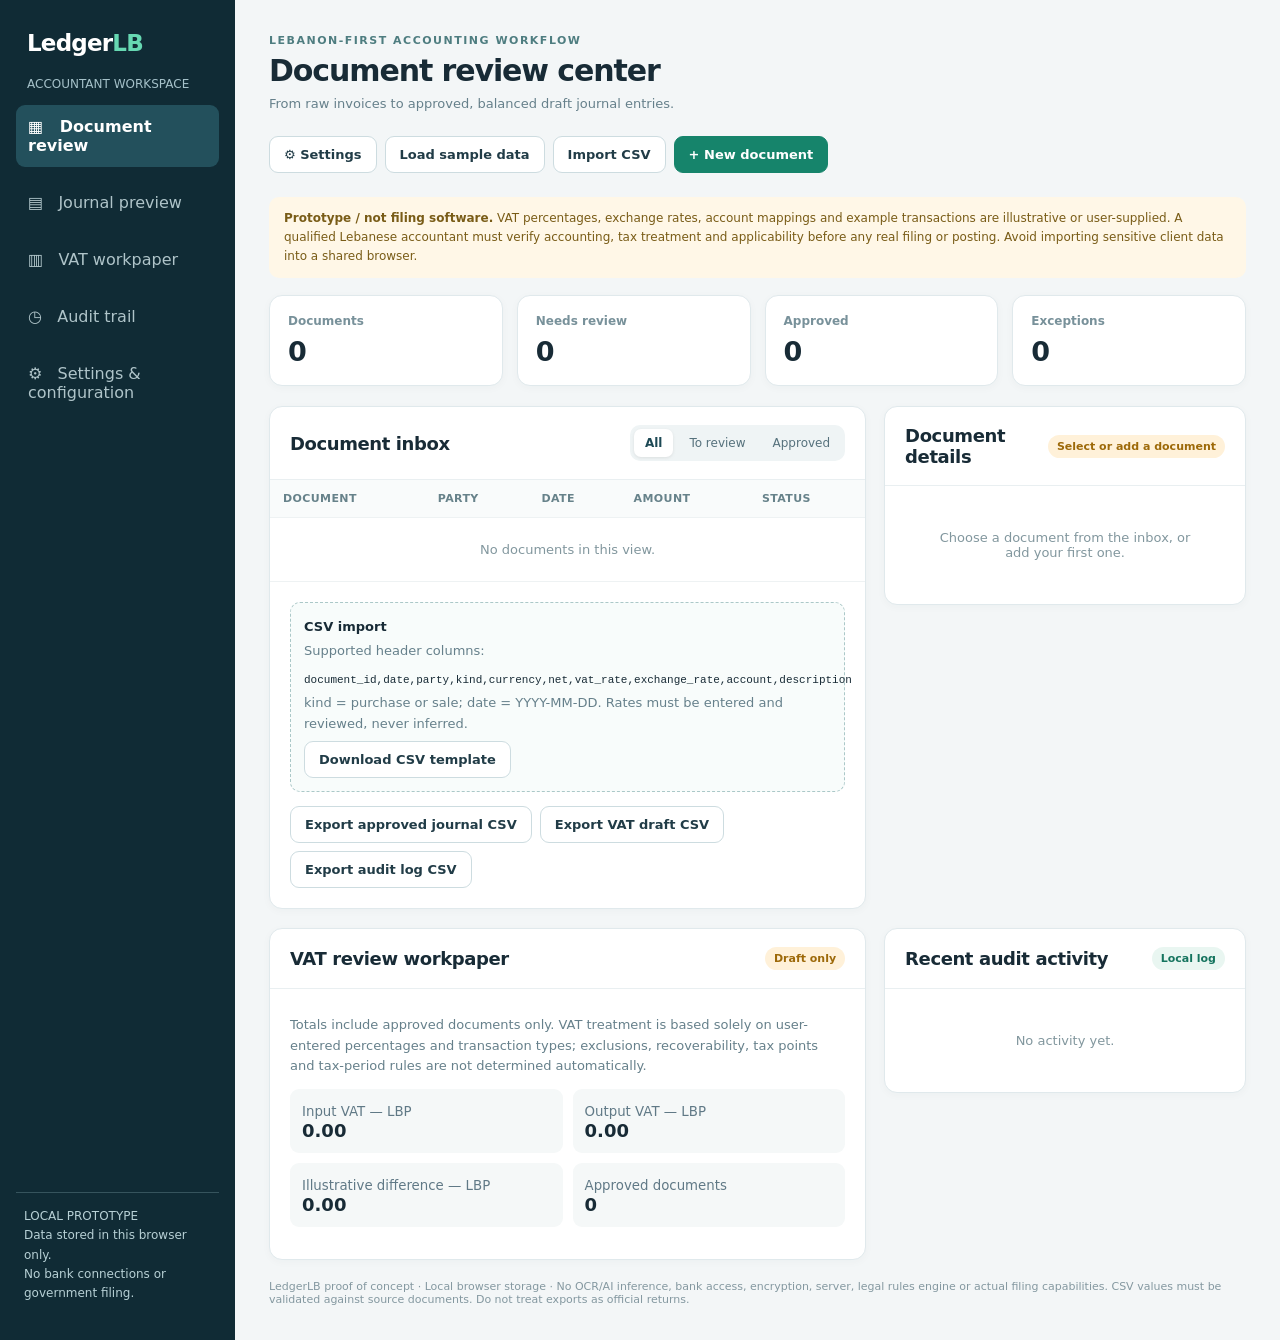
==== ledgerlb.html @ 70459ec9 "Harden source verification and accounting draft validation for StockPro sync" ====
<!DOCTYPE html>
<html lang="en"><head><meta charset="utf-8"><meta name="viewport" content="width=device-width,initial-scale=1"><title>LedgerLB — Accountant Workspace & Settings</title>
<style>
:root{font-family:Inter,ui-sans-serif,system-ui,-apple-system,Segoe UI,sans-serif;color:#182b36;background:#f3f6f7}*{box-sizing:border-box}body{margin:0}button,input,select,textarea{font:inherit}button{cursor:pointer}button:disabled{opacity:.4;cursor:not-allowed}.shell{display:flex;min-height:100vh}.side{background:#102b35;color:white;width:235px;padding:23px 16px;display:flex;flex-direction:column;gap:14px;flex-shrink:0}.brand{font-size:23px;font-weight:800;letter-spacing:-.8px;padding:7px 11px}.brand span{color:#66d8b2}.small{font-size:12px;color:#78919a}.side .small{color:#a5c1c9}.nav{padding:12px;border-radius:9px;color:#afc4c9}.nav.active{background:#23505c;color:white;font-weight:650}.side-bottom{margin-top:auto;border-top:1px solid #36545d;padding:14px 8px;color:#b7d0d5;font-size:12px;line-height:1.6}.main{flex:1;min-width:0;padding:34px;max-width:1450px;margin:auto;width:100%}.top{display:flex;align-items:center;justify-content:space-between;gap:15px;flex-wrap:wrap;margin-bottom:24px}.eyebrow{text-transform:uppercase;letter-spacing:1.5px;font-size:11px;font-weight:800;color:#4e7d80}h1{font-size:30px;letter-spacing:-1.1px;margin:6px 0 5px}h2{font-size:18px;letter-spacing:-.4px;margin:0}p{margin:6px 0;color:#66808b;font-size:13px;line-height:1.6}.btn{border:1px solid #cddce0;background:white;color:#213c47;border-radius:9px;padding:10px 14px;font-weight:650;font-size:13px}.btn.primary{background:#16846b;border-color:#16846b;color:white}.btn.danger{color:#a63131}.btn:hover:not(:disabled){filter:brightness(.96)}.actions{display:flex;gap:8px;flex-wrap:wrap}.stats{display:grid;grid-template-columns:repeat(4,minmax(0,1fr));gap:14px;margin-bottom:20px}.stat,.panel{background:white;border:1px solid #e0e9ec;border-radius:13px;box-shadow:0 2px 9px #1c374008}.stat{padding:18px}.stat b{display:block;font-size:27px;margin-top:8px;letter-spacing:-1px}.stat .small{font-weight:650}.stack{display:grid;grid-template-columns:minmax(0,1.65fr) minmax(310px,1fr);gap:18px;align-items:start}.panel{overflow:hidden}.panel-head{padding:18px 20px;border-bottom:1px solid #e9eff1;display:flex;justify-content:space-between;align-items:center;gap:8px}.panel-body{padding:20px}.pill{font-size:11px;font-weight:750;padding:5px 9px;border-radius:20px;background:#e9f6f1;color:#15745e;white-space:nowrap}.pill.warn{background:#fff1d9;color:#9d6909}.pill.bad{background:#ffeded;color:#b63838}.tabs{display:flex;gap:5px;background:#eff4f5;padding:4px;border-radius:10px}.tabs button{background:none;border:0;padding:7px 11px;border-radius:7px;font-size:12px;color:#56717c}.tabs button.selected{background:white;color:#1d4955;font-weight:700;box-shadow:0 1px 3px #aaa4}.scroll{overflow-x:auto}table{border-collapse:collapse;width:100%;font-size:12px}th,td{text-align:left;padding:12px 13px;border-bottom:1px solid #eef2f3}th{color:#67828a;font-size:11px;text-transform:uppercase;letter-spacing:.4px;background:#f9fbfb}tr.selected{background:#edf8f4}tr:hover{background:#f6faf9}td button.link{border:0;color:#087b66;font-weight:700;background:none;padding:0}.empty{color:#82979e;padding:24px;text-align:center;font-size:13px}.field{display:flex;flex-direction:column;gap:5px;min-width:0}.field label{font-size:11px;color:#54707a;font-weight:750}.field input,.field select,.field textarea{width:100%;border:1px solid #d6e2e5;background:#fff;color:#18343e;border-radius:8px;padding:9px 10px;outline:none;font-size:13px}.field input:focus,.field select:focus{border-color:#159374;box-shadow:0 0 0 3px #15937418}.formgrid{display:grid;grid-template-columns:repeat(2,minmax(0,1fr));gap:12px}.full{grid-column:1/-1}.line{border-top:1px solid #e9eff1;margin:17px 0}.detail-top{display:flex;gap:7px;flex-wrap:wrap;align-items:center;justify-content:space-between}.note{font-size:12px;line-height:1.6;color:#5b737d;background:#f2f7f8;padding:10px 12px;border-radius:8px}.note.critical{background:#fff0eb;color:#9b483a}.journal{background:#f6f9fa;border-radius:10px;padding:12px;margin-top:14px}.journal .r{display:flex;justify-content:space-between;font-size:12px;padding:6px 0;border-bottom:1px solid #e8eff1;gap:8px}.journal .r:last-child{border:0}.journal .r b{font-variant-numeric:tabular-nums}.journal .r.total{font-weight:750}.section{margin-top:19px}.notice{background:#fff7e7;color:#795c17;padding:12px 15px;border-radius:10px;font-size:12px;margin-bottom:17px;line-height:1.6}.report{display:grid;grid-template-columns:1fr 1fr;gap:10px;margin:12px 0}.report>div{background:#f5f8f8;padding:12px;border-radius:9px}.report b{display:block;font-size:18px}.report small{color:#607986}.muted{color:#728b95}.hidden{display:none!important}.settingsGrid{display:grid;grid-template-columns:repeat(2,minmax(0,1fr));gap:16px}.settingsGrid .fullspan{grid-column:1/-1}.nav-button{border:0;text-align:left;font:inherit;cursor:pointer;width:100%;background:none}.nav-button:hover{background:#23505c}.dark-theme{background:#0c1721;color:#e8f0f2}.dark-theme .panel,.dark-theme .stat{background:#162936;border-color:#35505c}.dark-theme th,.dark-theme .journal,.dark-theme .report>div{background:#223845;color:#d8e5e8}.dark-theme .field input,.dark-theme .field select,.dark-theme .field textarea{background:#122632;color:white;border-color:#42606a}.dark-theme p,.dark-theme .small{color:#a9bec5}.footer{margin-top:20px;color:#8498a0;font-size:11px}.validation{display:flex;gap:7px;align-items:center;margin-top:7px;color:#a54131;font-size:12px}.success{color:#16846b}#file{display:none}.importBox{border:1px dashed #abc8c8;padding:13px;border-radius:10px;background:#f8fcfb;margin-bottom:14px}.importBox code{font-size:11px;white-space:normal}.audit-entry{border-left:2px solid #c0d5d6;padding:6px 0 12px 12px;font-size:12px}.audit-entry span{color:#7d959a}button:focus-visible{outline:3px solid #5bbaa5;outline-offset:2px}@media(max-width:1080px){.stack{grid-template-columns:1fr}.stats{grid-template-columns:repeat(2,1fr)}}@media(max-width:720px){.settingsGrid{grid-template-columns:1fr}.settingsGrid .fullspan{grid-column:auto}.shell{display:block}.side{width:100%;padding:12px 18px;display:block}.side .nav,.side-bottom{display:none}.brand{padding:0}.main{padding:18px}.stats{grid-template-columns:repeat(2,1fr);gap:8px}.stat{padding:12px}.stat b{font-size:21px}.formgrid{grid-template-columns:1fr 1fr}.panel-head{padding:13px}.panel-body{padding:14px}h1{font-size:24px}}
</style></head><body>
<div class="shell"><aside class="side"><div class="brand">Ledger<span>LB</span></div><div class="small" style="padding:0 11px">ACCOUNTANT WORKSPACE</div><div class="nav active">▦ &nbsp; Document review</div><div class="nav">▤ &nbsp; Journal preview</div><div class="nav">▥ &nbsp; VAT workpaper</div><div class="nav">◷ &nbsp; Audit trail</div><button class="nav nav-button" id="openSettings" type="button">⚙ &nbsp; Settings & configuration</button><div class="side-bottom">LOCAL PROTOTYPE<br>Data stored in this browser only.<br>No bank connections or government filing.</div></aside>
<main class="main"><div class="top"><div><div class="eyebrow">Lebanon-first accounting workflow</div><h1>Document review center</h1><p>From raw invoices to approved, balanced draft journal entries.</p></div><div class="actions"><button class="btn" id="settingsTop">⚙ Settings</button><button class="btn" id="sample">Load sample data</button><button class="btn" id="csvBtn">Import CSV</button><input type="file" id="file" accept=".csv,text/csv"><button class="btn primary" id="add">+ New document</button></div></div>
<div id="workflowView"><div class="notice"><strong>Prototype / not filing software.</strong> VAT percentages, exchange rates, account mappings and example transactions are illustrative or user-supplied. A qualified Lebanese accountant must verify accounting, tax treatment and applicability before any real filing or posting. Avoid importing sensitive client data into a shared browser.</div>
<div class="stats"><div class="stat"><div class="small">Documents</div><b id="count">0</b></div><div class="stat"><div class="small">Needs review</div><b id="pending">0</b></div><div class="stat"><div class="small">Approved</div><b id="approved">0</b></div><div class="stat"><div class="small">Exceptions</div><b id="issues">0</b></div></div>
<div class="stack"><section class="panel"><div class="panel-head"><h2>Document inbox</h2><div class="tabs"><button class="selected" data-filter="all">All</button><button data-filter="pending">To review</button><button data-filter="approved">Approved</button></div></div><div class="scroll"><table><thead><tr><th>Document</th><th>Party</th><th>Date</th><th>Amount</th><th>Status</th></tr></thead><tbody id="inbox"></tbody></table></div><div class="panel-body"><div class="importBox"><b style="font-size:13px">CSV import</b><p>Supported header columns:</p><code>document_id,date,party,kind,currency,net,vat_rate,exchange_rate,account,description</code><p>kind = purchase or sale; date = YYYY-MM-DD. Rates must be entered and reviewed, never inferred.</p><button class="btn" id="template">Download CSV template</button></div><div class="actions"><button class="btn" id="exportJournal">Export approved journal CSV</button><button class="btn" id="exportVat">Export VAT draft CSV</button><button class="btn" id="exportAudit">Export audit log CSV</button></div></div></section>
<section class="panel"><div class="panel-head"><h2 id="detailTitle">Document details</h2><span class="pill warn" id="status">Select or add a document</span></div><div class="panel-body"><div id="detailEmpty" class="empty">Choose a document from the inbox, or add your first one.</div><div id="detail" class="hidden"><div class="formgrid"><div class="field"><label for="docid">Invoice / document ID</label><input id="docid" autocomplete="off"></div><div class="field"><label for="date">Document date</label><input type="date" id="date"></div><div class="field full"><label for="party">Supplier / customer</label><input id="party"></div><div class="field"><label for="kind">Transaction type</label><select id="kind"><option value="purchase">Purchase</option><option value="sale">Sale</option></select></div><div class="field"><label for="currency">Document currency</label><select id="currency"><option>USD</option><option>LBP</option></select></div><div class="field"><label for="net">Net amount (document currency)</label><input type="number" min="0" step="any" id="net"></div><div class="field"><label for="vat_rate">VAT rate (%) — verify</label><input type="number" min="0" max="100" step="any" id="vat_rate"></div><div class="field"><label for="exchange_rate">LBP per USD (for USD only)</label><input type="number" min="0" step="any" id="exchange_rate"></div><div class="field"><label for="account">Expense / revenue account</label><input id="account"></div><div class="field full"><label for="description">Description / evidence reference</label><input id="description"></div></div><div id="integrationEvidence" class="note hidden" style="margin-top:12px"></div><div class="line"></div><div class="note" id="rateNote">Rates and account codes require a human check.</div><div id="validation"></div><div class="journal" id="journal"></div><div class="section actions"><button class="btn" id="save">Save changes</button><button class="btn primary" id="approve">Approve journal</button><button class="btn" id="reopen">Reopen</button><button class="btn danger" id="delete">Delete</button></div></div></div></section></div>
<div class="stack section"><section class="panel"><div class="panel-head"><h2>VAT review workpaper</h2><span class="pill warn">Draft only</span></div><div class="panel-body"><p>Totals include approved documents only. VAT treatment is based solely on user-entered percentages and transaction types; exclusions, recoverability, tax points and tax-period rules are not determined automatically.</p><div class="report"><div><small>Input VAT — LBP</small><b id="inputVat">—</b></div><div><small>Output VAT — LBP</small><b id="outputVat">—</b></div><div><small>Illustrative difference — LBP</small><b id="netVat">—</b></div><div><small>Approved documents</small><b id="reportCount">0</b></div></div></div></section><section class="panel"><div class="panel-head"><h2>Recent audit activity</h2><span class="pill">Local log</span></div><div class="panel-body" id="audit"><div class="empty">No activity yet.</div></div></section></div></div>
<section id="settingsView" class="hidden">
<div class="top"><div><div class="eyebrow">Workspace control center</div><h1>Settings & configuration</h1><p>Configure your accounting workspace, business identity, currency policy, defaults, appearance and data management.</p></div><button class="btn" id="backToReview">← Back to document review</button></div>
<div class="notice"><strong>Important:</strong> Configuration values are operator-provided, not legal guidance. Changing defaults does not alter existing documents. Data is stored locally in this browser and is not encrypted.</div>
<div class="settingsGrid">
<section class="panel"><div class="panel-head"><h2>🏢 Company profile</h2><span class="pill">Identity</span></div><div class="panel-body formgrid"><div class="field full"><label for="cfgName">Company / practice name</label><input id="cfgName" placeholder="My Accounting Practice"></div><div class="field"><label for="cfgTaxId">Lebanese tax registration ID</label><input id="cfgTaxId" placeholder="Tax number"></div><div class="field"><label for="cfgVatNumber">VAT registration number</label><input id="cfgVatNumber" placeholder="If applicable"></div><div class="field"><label for="cfgEmail">Email</label><input id="cfgEmail" type="email" placeholder="contact@example.com"></div><div class="field"><label for="cfgPhone">Phone</label><input id="cfgPhone" placeholder="+961 ..."></div><div class="field full"><label for="cfgAddress">Business address</label><input id="cfgAddress" placeholder="City, Lebanon"></div></div></section>
<section class="panel"><div class="panel-head"><h2>💱 Currency & accounting policy</h2><span class="pill warn">Verify rates</span></div><div class="panel-body formgrid"><div class="field"><label for="cfgCurrency">Default document currency</label><select id="cfgCurrency"><option>USD</option><option>LBP</option></select></div><div class="field"><label for="cfgVat">Default VAT (%)</label><input id="cfgVat" type="number" min="0" max="100" step="any"></div><div class="field"><label for="cfgRate">Default USD → LBP rate</label><input id="cfgRate" type="number" min="0" step="any" placeholder="Manual verified rate"></div><div class="field"><label for="cfgRateSource">Exchange-rate source / note</label><input id="cfgRateSource" placeholder="Source & effective date"></div><div class="field"><label for="cfgYear">Fiscal year start month</label><select id="cfgYear"><option value="1">January</option><option value="4">April</option><option value="7">July</option><option value="10">October</option></select></div><div class="field"><label for="cfgExpense">Default expense account</label><input id="cfgExpense" placeholder="6100"></div><div class="field"><label for="cfgRevenue">Default revenue account</label><input id="cfgRevenue" placeholder="4100"></div><div class="field"><label for="cfgReportCurrency">Report currency</label><select id="cfgReportCurrency"><option>LBP</option></select></div><p class="full">The reporting currency for draft ledger exports remains LBP. Source currency and conversion rate are retained for auditability.</p></div></section>
<section class="panel"><div class="panel-head"><h2>🔎 Reviews & controls</h2><span class="pill">Approvals</span></div><div class="panel-body formgrid"><div class="field full"><label for="cfgReviewer">Default reviewer name</label><input id="cfgReviewer" placeholder="Responsible accountant"></div><div class="field"><label for="cfgDuplicate">Duplicate reference warnings</label><select id="cfgDuplicate"><option value="on">On</option><option value="off">Off</option></select></div><div class="field"><label for="cfgApproval">Approval policy</label><select id="cfgApproval"><option value="manual">Manual approval only</option></select></div><div class="field full"><label for="cfgNotes">Review notes / internal policy</label><textarea id="cfgNotes" rows="3" placeholder="Your firm's review policy..."></textarea></div><p class="full">No auto-posting. Approval continues to require a manual confirmation.</p></div></section>
<section class="panel"><div class="panel-head"><h2>🎨 Display & localization</h2><span class="pill">Preferences</span></div><div class="panel-body formgrid"><div class="field"><label for="cfgTheme">Appearance</label><select id="cfgTheme"><option value="light">Light</option><option value="dark">Dark</option></select></div><div class="field"><label for="cfgLanguage">Interface language</label><select id="cfgLanguage"><option value="en">English</option><option value="fr">French (planned)</option><option value="ar">Arabic (planned)</option></select></div><div class="field"><label for="cfgDateFormat">Preferred date format</label><select id="cfgDateFormat"><option value="iso">YYYY-MM-DD</option><option value="dmy">DD/MM/YYYY (display planned)</option></select></div><div class="field"><label for="cfgTimezone">Time zone</label><select id="cfgTimezone"><option value="Asia/Beirut">Asia/Beirut</option><option value="UTC">UTC</option></select></div><p class="full">English and ISO dates remain the active workflow format in this prototype. Additional language options are recorded as preferences for future versions.</p></div></section>
<section class="panel fullspan"><div class="panel-head"><h2>💾 Data management</h2><span class="pill warn">Local files</span></div><div class="panel-body"><p>Back up configuration, documents and audit history as a single JSON file. Restore replaces the current workspace after confirmation. Export your current workspace before clearing it.</p><div class="actions"><button class="btn" id="cfgBackup">Download backup JSON</button><button class="btn" id="cfgRestore">Restore backup</button><input type="file" accept="application/json,.json" id="cfgRestoreFile" class="hidden"><button class="btn danger" id="cfgReset">Clear workspace data</button></div><div class="line"></div><div class="actions"><button class="btn primary" id="cfgSave">Save configuration</button><span id="cfgMessage" class="small" role="status"></span></div></div></section>
</div></section>
<div class="footer">LedgerLB proof of concept · Local browser storage · No OCR/AI inference, bank access, encryption, server, legal rules engine or actual filing capabilities. CSV values must be validated against source documents. Do not treat exports as official returns.</div></main></div>
<script>
(()=>{'use strict';
const KEY='ledgerlb-v1',AUDITKEY='ledgerlb-audit-v1',CFGKEY='ledgerlb-config-v2';let docs=safeRead(KEY,[]),audit=safeRead(AUDITKEY,[]),selected=null,filter='all';
const CFGDEFAULT={name:'',taxId:'',vatNumber:'',email:'',phone:'',address:'',currency:'USD',vat:0,rate:'',rateSource:'',year:'1',expense:'6100',revenue:'4100',reportCurrency:'LBP',reviewer:'',duplicate:'on',approval:'manual',notes:'',theme:'light',language:'en',dateFormat:'iso',timezone:'Asia/Beirut'};
let cfg={...CFGDEFAULT};try{const c=JSON.parse(localStorage.getItem(CFGKEY));if(c&&typeof c==='object'&&!Array.isArray(c))cfg={...cfg,...c}}catch{}
const cfgIds={name:'cfgName',taxId:'cfgTaxId',vatNumber:'cfgVatNumber',email:'cfgEmail',phone:'cfgPhone',address:'cfgAddress',currency:'cfgCurrency',vat:'cfgVat',rate:'cfgRate',rateSource:'cfgRateSource',year:'cfgYear',expense:'cfgExpense',revenue:'cfgRevenue',reportCurrency:'cfgReportCurrency',reviewer:'cfgReviewer',duplicate:'cfgDuplicate',approval:'cfgApproval',notes:'cfgNotes',theme:'cfgTheme',language:'cfgLanguage',dateFormat:'cfgDateFormat',timezone:'cfgTimezone'};
const $=x=>document.getElementById(x), fields=['docid','date','party','kind','currency','net','vat_rate','exchange_rate','account','description'];
const fmt=(n,d=2)=>Number(n||0).toLocaleString('en-US',{minimumFractionDigits:d,maximumFractionDigits:d});const rand=()=>typeof crypto!=='undefined'&&crypto.randomUUID?crypto.randomUUID():String(Date.now())+Math.random().toString(36).slice(2);
function safeRead(k,f){try{const v=JSON.parse(localStorage.getItem(k));return Array.isArray(v)?v:f}catch{return f}}
function persist(){try{localStorage.setItem(KEY,JSON.stringify(docs));localStorage.setItem(AUDITKEY,JSON.stringify(audit))}catch{alert('Could not save in browser storage. Export your files before closing.')}}
function log(action,d,details=''){audit.unshift({at:new Date().toISOString(),action,doc:d?.document_id||'',details});audit=audit.slice(0,1000)}
function clean(x){return String(x??'').trim()};function money(d){return Number(d.net||0)*(1+Number(d.vat_rate||0)/100)};function rate(d){return d.currency==='LBP'?1:Number(d.exchange_rate)};function vat(d){return Number(d.net)*Number(d.vat_rate)/100}
function problems(d){let a=[];if(!clean(d.document_id))a.push('Document ID required');if(!/^\d{4}-\d{2}-\d{2}$/.test(d.date)||Number.isNaN(Date.parse(d.date+'T00:00:00Z')))a.push('Valid date required');if(!clean(d.party))a.push('Party required');if(!['purchase','sale'].includes(d.kind))a.push('Transaction type invalid');if(!['USD','LBP'].includes(d.currency))a.push('Currency invalid');if(d.net===null||d.net===''||!Number.isFinite(Number(d.net))||Number(d.net)<=0)a.push('Net amount must be positive');if(d.vat_rate===null||d.vat_rate===''||!Number.isFinite(Number(d.vat_rate))||Number(d.vat_rate)<0||Number(d.vat_rate)>100)a.push('VAT rate must be between 0 and 100');if(d.currency==='USD'&&(d.exchange_rate===null||d.exchange_rate===''||!Number.isFinite(Number(d.exchange_rate))||Number(d.exchange_rate)<=0))a.push('Positive, verified LBP/USD rate required');if(!clean(d.account))a.push('Account code required');if(d.integration_ref&&!d.source_verified)a.push('Verify source invoice before approval');if(cfg.duplicate==='on'&&docs.some(x=>x.id!==d.id&&x.document_id.toLowerCase()===clean(d.document_id).toLowerCase()&&x.party.toLowerCase()===clean(d.party).toLowerCase()))a.push('Possible duplicate: same document ID and party');return a}
function entries(d){let base=Number(d.net)*rate(d),tax=vat(d)*rate(d),gross=base+tax,account=clean(d.account);return d.kind==='purchase'?[{code:account,dr:base,cr:0},{code:'VAT-INPUT',dr:tax,cr:0},{code:'AP',dr:0,cr:gross}]:[{code:'AR',dr:gross,cr:0},{code:account,dr:0,cr:base},{code:'VAT-OUTPUT',dr:0,cr:tax}]}
function esc(t){return String(t??'').replace(/[&<>"']/g,c=>({'&':'&amp;','<':'&lt;','>':'&gt;','"':'&quot;',"'":'&#39;'}[c]))}
function csvCell(x){let s=String(x??'');return /[",\r\n]/.test(s)?'"'+s.replace(/"/g,'""')+'"':s}function download(name,rows){let csv='\ufeff'+rows.map(row=>row.map(csvCell).join(',')).join('\r\n');let url=URL.createObjectURL(new Blob([csv],{type:'text/csv;charset=utf-8'}));let a=document.createElement('a');a.href=url;a.download=name;a.click();setTimeout(()=>URL.revokeObjectURL(url),1500)}
function draw(){if(window.parent!==window)window.parent.postMessage({protocol:'ledgerlb-bridge-v1',type:'COUNTS',pending:docs.filter(d=>d.status!=='approved').length,approved:docs.filter(d=>d.status==='approved').length},location.origin);let pending=docs.filter(d=>d.status!=='approved');$('count').textContent=docs.length;$('pending').textContent=pending.length;$('approved').textContent=docs.length-pending.length;$('issues').textContent=pending.filter(d=>problems(d).length).length;
let ds=docs.filter(d=>filter==='all'||(filter==='approved'?d.status==='approved':d.status!=='approved'));
$('inbox').innerHTML=ds.length?ds.map(d=>`<tr class="${selected===d.id?'selected':''}" data-id="${esc(d.id)}"><td><button class="link" data-id="${esc(d.id)}">${esc(d.document_id||'Unnumbered')}</button><div class="small">${esc(d.kind)}</div></td><td>${esc(d.party)}</td><td>${esc(d.date)}</td><td>${esc(d.currency)} ${fmt(money(d))}</td><td><span class="pill ${d.status==='approved'?'':'warn'}">${d.status==='approved'?'Approved':problems(d).length?'Exception':'Review'}</span></td></tr>`).join(''):'<tr><td colspan="5" class="empty">No documents in this view.</td></tr>';
drawDetail();let approved=docs.filter(d=>d.status==='approved'),iv=0,ov=0;for(let d of approved){if(d.kind==='purchase')iv+=vat(d)*rate(d);else ov+=vat(d)*rate(d)}$('inputVat').textContent=fmt(iv);$('outputVat').textContent=fmt(ov);$('netVat').textContent=fmt(ov-iv);$('reportCount').textContent=approved.length;$('audit').innerHTML=audit.length?audit.slice(0,6).map(a=>`<div class="audit-entry"><b>${esc(a.action)}</b> — ${esc(a.doc)}<div>${esc(a.details)}</div><span>${esc(a.at.slice(0,19).replace('T',' '))} UTC</span></div>`).join(''):'<div class="empty">No activity yet.</div>'}
function readForm(){let d=docs.find(x=>x.id===selected);if(!d)return null;let x={...d};if(x.integration_ref)x.source_verified=!!document.getElementById('sourceChecked')?.checked;for(let k of fields){let v=$(k).value;x[k==='docid'?'document_id':k]=['net','vat_rate','exchange_rate'].includes(k)?(v===''?null:Number(v)):clean(v)}return x}
function drawPreview(){const d=readForm();if(!d)return;let p=problems(d);$('validation').innerHTML=p.length?p.map(x=>`<div class="validation">⚠ ${esc(x)}</div>`).join(''):'<div class="validation success">✓ Required fields valid; tax treatment and rate still need professional review.</div>';
$('rateNote').textContent=d.currency==='USD'?'USD amounts converted to LBP using the rate you supplied ('+fmt(d.exchange_rate||0,2)+' LBP per USD). Verify rate date, source, legal applicability and financial-reporting treatment.':'LBP document: LBP base amount used. Confirm VAT recoverability and selected ledger account.';
if(p.length){$('journal').innerHTML='<div class="small">Fix validation exceptions to preview a balanced journal.</div>'}else{let ee=entries(d),sumDr=ee.reduce((s,e)=>s+e.dr,0),sumCr=ee.reduce((s,e)=>s+e.cr,0);$('journal').innerHTML=`<b style="font-size:13px">Draft journal · LBP base</b><div class="r"><span class="muted">Account</span><span class="muted">Debit / Credit (LBP)</span></div>${ee.map(e=>`<div class="r"><span>${esc(e.code)}</span><span><b>${fmt(e.dr)} / ${fmt(e.cr)}</b></span></div>`).join('')}<div class="r total"><span>Total</span><span>${fmt(sumDr)} / ${fmt(sumCr)}</span></div><div class="small" style="margin-top:8px">${Math.abs(sumDr-sumCr)<=Math.max(0.01,sumDr*1e-10)?'✓ Balanced entry':'⚠ Entry out of balance'} · Draft, not yet posted</div>`}
$('approve').disabled=d.status==='approved'||p.length>0;$('reopen').disabled=d.status!=='approved';$('save').disabled=d.status==='approved';for(let k of fields)$(k).disabled=d.status==='approved'}
function drawDetail(){let d=docs.find(x=>x.id===selected);$('detailEmpty').classList.toggle('hidden',!!d);$('detail').classList.toggle('hidden',!d);if(!d){$('detailTitle').textContent='Document details';$('status').textContent='Select or add a document';return}$('detailTitle').textContent='Review journal';$('status').textContent=d.status==='approved'?'Approved':'Pending review';$('status').className='pill '+(d.status==='approved'?'':'warn');for(let k of fields){let v=d[k==='docid'?'document_id':k];$(k).value=v??''}const ev=$('integrationEvidence');ev.classList.toggle('hidden',!d.integration_ref);if(d.integration_ref)ev.innerHTML=`<b>StockPro source: ${esc(d.source_type||'record')}</b><br>Reference: ${esc(d.integration_ref)}<br>Original operational amount: USD ${esc(d.source_amount)}. Net, VAT and exchange rate require verification.<br>${d.source_type==='purchase_order'?'Purchase order is not a supplier invoice.<br>':''}<label style="display:block;margin-top:10px"><input type="checkbox" id="sourceChecked" ${d.source_verified?'checked':''} ${d.status==='approved'?'disabled':''}> I checked the actual source invoice and verified the amount, VAT, currency and account.</label>`;drawPreview()}
function pick(id){selected=id;draw()}
function add(doc={}){let d={id:rand(),document_id:'',date:new Date().toISOString().slice(0,10),party:'',kind:'purchase',currency:cfg.currency,net:null,vat_rate:Number(cfg.vat)||0,exchange_rate:cfg.rate===''?null:Number(cfg.rate),account:cfg.expense||'6100',description:'',status:'pending',...doc};docs.unshift(d);selected=d.id;log('CREATED',d);persist();draw()}
function save(){let d=readForm();if(!d||d.status==='approved')return;let i=docs.findIndex(x=>x.id===d.id);docs[i]=d;log('SAVED',d,'Fields edited; previous values not retained in prototype');persist();draw()}
function approve(){let d=readForm();if(!d||d.status==='approved')return;let p=problems(d);if(p.length){alert(p.join('\n'));return}if(!confirm('Confirm that you reviewed the source document, account classification, VAT treatment and exchange rate?'))return;d.status='approved';d.approved_at=new Date().toISOString();d.approved_by=cfg.reviewer||'Local reviewer';docs[docs.findIndex(x=>x.id===d.id)]=d;log('APPROVED',d,'Reviewer '+d.approved_by+' attested to journal, VAT rate and exchange rate');persist();draw()}
function reopen(){let d=docs.find(x=>x.id===selected);if(!d||d.status!=='approved')return;if(!confirm('Reopen this journal? It will be excluded from approved exports until approved again.'))return;d.status='pending';delete d.approved_at;log('REOPENED',d);persist();draw()}
function remove(){let d=docs.find(x=>x.id===selected);if(!d||!confirm('Delete document '+d.document_id+'?'))return;docs=docs.filter(x=>x.id!==selected);log('DELETED',d);selected=null;persist();draw()}
function parseCsv(text){let out=[],row=[],s='',q=false;for(let i=0;i<text.length;i++){let c=text[i];if(q){if(c==='"'&&text[i+1]==='"'){s+='"';i++}else if(c==='"')q=false;else s+=c}else if(c==='"')q=true;else if(c===','){row.push(s);s=''}else if(c==='\n'||c==='\r'){if(c==='\r'&&text[i+1]==='\n')i++;row.push(s);if(row.some(z=>z.trim()))out.push(row);row=[];s=''}else s+=c}if(q)throw Error('Unclosed quoted CSV field');row.push(s);if(row.some(z=>z.trim()))out.push(row);return out}
function importCsv(text){let rows=parseCsv(text.replace(/^\ufeff/,''));if(rows.length<2)throw Error('A header row and at least one data row are required');let headers=rows.shift().map(x=>x.trim().toLowerCase()),required=['document_id','date','party','kind','currency','net','vat_rate','exchange_rate','account'];let miss=required.filter(x=>!headers.includes(x));if(miss.length)throw Error('Missing headers: '+miss.join(', '));let count=0,dupes=0;for(let row of rows){let obj={};headers.forEach((h,i)=>obj[h]=clean(row[i]));if(!obj.document_id&&!obj.party)continue;if(docs.some(d=>d.document_id.toLowerCase()===obj.document_id.toLowerCase()&&d.party.toLowerCase()===obj.party.toLowerCase())){dupes++;continue}let d={id:rand(),document_id:obj.document_id,date:obj.date,party:obj.party,kind:obj.kind.toLowerCase(),currency:obj.currency.toUpperCase(),net:obj.net===''?null:Number(obj.net),vat_rate:obj.vat_rate===''?null:Number(obj.vat_rate),exchange_rate:obj.exchange_rate===''?null:Number(obj.exchange_rate),account:obj.account,description:obj.description||'',status:'pending'};docs.push(d);count++;log('IMPORTED',d,'CSV input; pending review')}persist();draw();alert(`Imported ${count} documents; skipped ${dupes} duplicate IDs/parties. Inspect imported records and review before approval.`)}
function approved(){return docs.filter(d=>d.status==='approved'&&!problems(d).length)}
$('add').onclick=()=>add();$('save').onclick=save;$('approve').onclick=approve;$('reopen').onclick=reopen;$('delete').onclick=remove;
$('sample').onclick=()=>{if(docs.length&&!confirm('Add fictional sample documents to your current workspace?'))return;[{document_id:'DEMO-001',date:'2026-10-01',party:'Example Office Supplies',kind:'purchase',currency:'USD',net:100,vat_rate:0,exchange_rate:89500,account:'6100',description:'Fictional example — rate is NOT verified'},{document_id:'DEMO-002',date:'2026-10-02',party:'Example Client Co.',kind:'sale',currency:'LBP',net:1500000,vat_rate:0,exchange_rate:null,account:'4100',description:'Fictional example — zero VAT is illustrative'}].forEach(d=>add(d));alert('Added fictional documents. Sample rates and VAT are NOT compliance guidance.')};
$('csvBtn').onclick=()=>$('file').click();$('file').onchange=async ev=>{let f=ev.target.files?.[0];if(!f)return;try{if(f.size>3e6)throw Error('CSV exceeds 3 MB prototype limit');importCsv(await f.text())}catch(e){alert('Import failed: '+e.message)}ev.target.value=''};
$('template').onclick=()=>download('ledgerlb-template.csv',[['document_id','date','party','kind','currency','net','vat_rate','exchange_rate','account','description'],['SAMPLE-001','2026-10-01','Example supplier','purchase','USD',100,0,'','6100','Replace values; supply verified rate']]);
$('exportJournal').onclick=()=>{let rows=[['document_id','date','party','kind','original_currency','original_net','vat_rate_percent','lbp_per_usd','description','account','debit_lbp','credit_lbp','approval_date_utc']];approved().forEach(d=>entries(d).forEach(e=>rows.push([d.document_id,d.date,d.party,d.kind,d.currency,d.net,d.vat_rate,d.currency==='USD'?d.exchange_rate:'',d.description,e.code,e.dr.toFixed(2),e.cr.toFixed(2),d.approved_at])));download('ledgerlb-approved-journal-DRAFT.csv',rows)};
$('exportVat').onclick=()=>{let rows=[['document_id','date','party','kind','currency','net','vat_rate_percent','vat_in_original_currency','lbp_per_usd','vat_lbp','approved_at_utc','note']];approved().forEach(d=>rows.push([d.document_id,d.date,d.party,d.kind,d.currency,d.net,d.vat_rate,vat(d).toFixed(2),d.currency==='USD'?d.exchange_rate:'', (vat(d)*rate(d)).toFixed(2),d.approved_at,'DRAFT — legal tax treatment unverified']));download('ledgerlb-vat-review-DRAFT.csv',rows)};
$('exportAudit').onclick=()=>download('ledgerlb-audit-log.csv',[['timestamp_utc','action','document_id','details'],...audit.map(a=>[a.at,a.action,a.doc,a.details])]);
$('inbox').addEventListener('click',e=>{let tr=e.target.closest('[data-id]');if(tr)pick(tr.dataset.id)});for(let k of fields)$(k).addEventListener('input',drawPreview);for(let k of ['kind','currency'])$(k).addEventListener('change',drawPreview);document.querySelectorAll('[data-filter]').forEach(b=>b.onclick=()=>{filter=b.dataset.filter;document.querySelectorAll('[data-filter]').forEach(t=>t.classList.toggle('selected',t===b));draw()});
function applyTheme(){document.body.classList.toggle('dark-theme',cfg.theme==='dark')}
function fillCfg(){for(const [k,id] of Object.entries(cfgIds))$(id).value=String(cfg[k]??'')}
function openCfg(){fillCfg();$('workflowView').classList.add('hidden');$('settingsView').classList.remove('hidden');window.scrollTo(0,0)}
function closeCfg(){$('settingsView').classList.add('hidden');$('workflowView').classList.remove('hidden');window.scrollTo(0,0)}
$('openSettings').onclick=openCfg;$('settingsTop').onclick=openCfg;$('backToReview').onclick=closeCfg;
$('cfgSave').onclick=()=>{let x={};for(const [k,id] of Object.entries(cfgIds))x[k]=$(id).value; if(x.vat===''||!Number.isFinite(Number(x.vat))||Number(x.vat)<0||Number(x.vat)>100){alert('VAT default must be between 0 and 100');return}if(x.rate!==''&&(!Number.isFinite(Number(x.rate))||Number(x.rate)<=0)){alert('Exchange rate must be a positive number');return}cfg=x;try{localStorage.setItem(CFGKEY,JSON.stringify(cfg))}catch{alert('Browser storage unavailable');return}applyTheme();$('cfgMessage').textContent='Settings saved locally. Existing documents unchanged.';log('SETTINGS',null,'Workspace configuration updated');persist()};
$('cfgBackup').onclick=()=>{const payload={format:'ledgerlb-workspace-v2',exportedAt:new Date().toISOString(),config:cfg,documents:docs,audit};const blob=new Blob([JSON.stringify(payload,null,2)],{type:'application/json'});const url=URL.createObjectURL(blob),a=document.createElement('a');a.href=url;a.download='ledgerlb-backup-'+new Date().toISOString().slice(0,10)+'.json';a.click();setTimeout(()=>URL.revokeObjectURL(url),2000)};
$('cfgRestore').onclick=()=>$('cfgRestoreFile').click();
$('cfgRestoreFile').onchange=async e=>{const file=e.target.files?.[0];if(!file)return;try{if(file.size>5000000)throw Error('Maximum backup size is 5 MB');const data=JSON.parse(await file.text());if(data.format!=='ledgerlb-workspace-v2'||!Array.isArray(data.documents)||!Array.isArray(data.audit)||!data.config||typeof data.config!=='object')throw Error('Not a valid LedgerLB v2 backup');if(!data.documents.every(d=>d&&typeof d.id==='string'&&typeof d.status==='string')||!data.audit.every(a=>a&&typeof a.action==='string'))throw Error('Invalid backup records');if(!confirm('Restore will replace ALL current documents, audit history and settings. Continue?'))return;docs=data.documents;audit=data.audit;cfg={...CFGDEFAULT,...data.config};selected=docs[0]?.id||null;persist();localStorage.setItem(CFGKEY,JSON.stringify(cfg));applyTheme();fillCfg();draw();$('cfgMessage').textContent='Backup restored.'}catch(err){alert('Restore failed: '+err.message)}finally{e.target.value=''}};
$('cfgReset').onclick=()=>{if(!confirm('Delete all locally stored documents, audit history and configuration? This cannot be undone without a backup.'))return;docs=[];audit=[];cfg={...CFGDEFAULT};selected=null;localStorage.removeItem(CFGKEY);persist();applyTheme();fillCfg();draw();$('cfgMessage').textContent='Workspace cleared.'};


(function(){
 window.addEventListener('message',function(e){
  if(e.source!==parent||e.origin!==location.origin||!e.data||e.data.protocol!=='ledgerlb-host-v1'||e.data.type!=='IMPORT_CANDIDATES')return;
  const rows=Array.isArray(e.data.records)?e.data.records:[];let added=0,skipped=0;
  for(const r of rows){
   if(!r||typeof r.externalId!=='string'||!['sale','purchase'].includes(r.kind))continue;
   const ref='STOCKPRO:'+r.kind+':'+r.externalId;
   if(docs.some(d=>d.integration_ref===ref)){skipped++;continue}
   const n=Number(r.amount);
   if(!Number.isFinite(n)||n<=0){skipped++;continue}
   const isPO=r.kind==='purchase';
   const d={id:rand(),document_id:ref,date:String(r.date||'').slice(0,10),party:String(r.party||'Unknown').slice(0,200),kind:r.kind,currency:'USD',net:null,vat_rate:null,exchange_rate:null,account:r.kind==='sale'?(cfg.revenue||'4100'):(cfg.expense||'6100'),description:(isPO?'PURCHASE ORDER ONLY — obtain supplier invoice before approval. ':'StockPro sales invoice — verify invoice details. ')+ 'Total may include VAT; NET and VAT must be checked. StockPro amount '+n, status:'pending',integration_ref:ref,source_type:isPO?'purchase_order':'sales_invoice',requires_source_verification:true,source_verified:false,source_amount:n};
   docs.unshift(d);log('STOCKPRO_IMPORTED',d,'Imported as unverified draft; no posting, currency or VAT assumed');added++;
  }
  if(added){selected=docs[0].id;persist();draw()}
  parent.postMessage({protocol:'ledgerlb-bridge-v1',type:'IMPORT_RESULT',added,skipped},location.origin);
 });
})();


fillCfg();applyTheme();
if(docs.length)selected=docs[0].id;draw();
})();
</script></body></html>
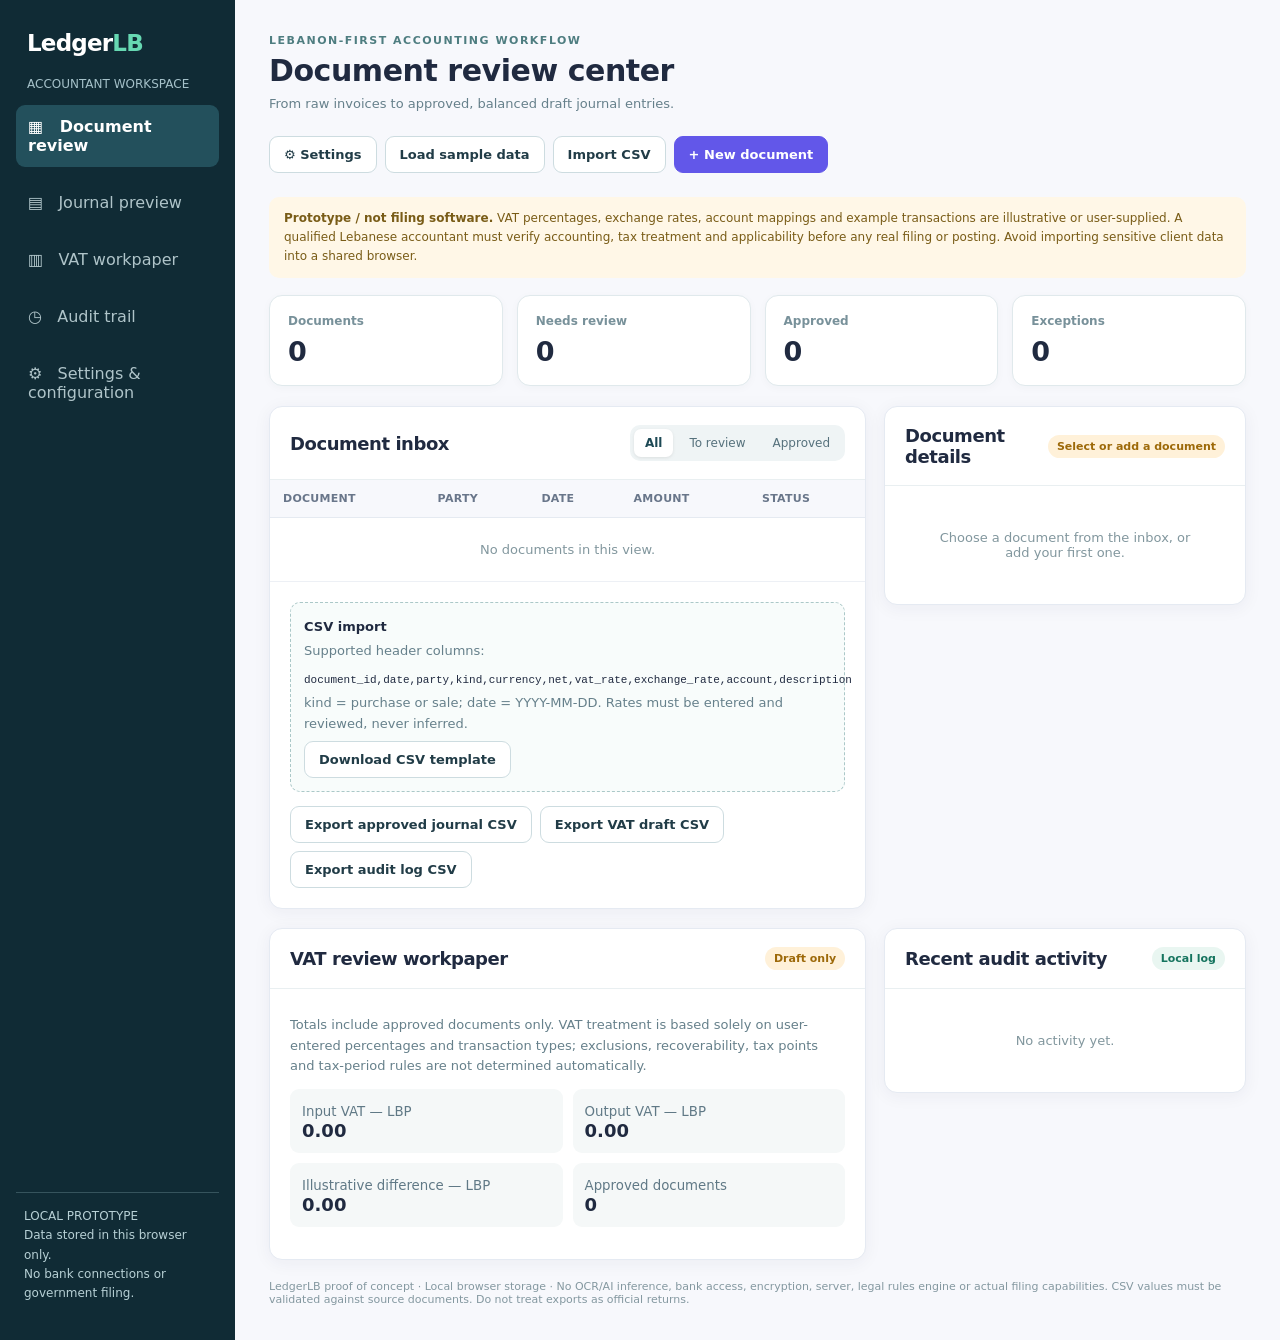
==== commit 6b5fad9e: "Apply shared design system to ledgerlb.html and preserve existing workflows" ====
--- a/ledgerlb.html
+++ b/ledgerlb.html
@@ -2,7 +2,14 @@
 <html lang="en"><head><meta charset="utf-8"><meta name="viewport" content="width=device-width,initial-scale=1"><title>LedgerLB — Accountant Workspace & Settings</title>
 <style>
 :root{font-family:Inter,ui-sans-serif,system-ui,-apple-system,Segoe UI,sans-serif;color:#182b36;background:#f3f6f7}*{box-sizing:border-box}body{margin:0}button,input,select,textarea{font:inherit}button{cursor:pointer}button:disabled{opacity:.4;cursor:not-allowed}.shell{display:flex;min-height:100vh}.side{background:#102b35;color:white;width:235px;padding:23px 16px;display:flex;flex-direction:column;gap:14px;flex-shrink:0}.brand{font-size:23px;font-weight:800;letter-spacing:-.8px;padding:7px 11px}.brand span{color:#66d8b2}.small{font-size:12px;color:#78919a}.side .small{color:#a5c1c9}.nav{padding:12px;border-radius:9px;color:#afc4c9}.nav.active{background:#23505c;color:white;font-weight:650}.side-bottom{margin-top:auto;border-top:1px solid #36545d;padding:14px 8px;color:#b7d0d5;font-size:12px;line-height:1.6}.main{flex:1;min-width:0;padding:34px;max-width:1450px;margin:auto;width:100%}.top{display:flex;align-items:center;justify-content:space-between;gap:15px;flex-wrap:wrap;margin-bottom:24px}.eyebrow{text-transform:uppercase;letter-spacing:1.5px;font-size:11px;font-weight:800;color:#4e7d80}h1{font-size:30px;letter-spacing:-1.1px;margin:6px 0 5px}h2{font-size:18px;letter-spacing:-.4px;margin:0}p{margin:6px 0;color:#66808b;font-size:13px;line-height:1.6}.btn{border:1px solid #cddce0;background:white;color:#213c47;border-radius:9px;padding:10px 14px;font-weight:650;font-size:13px}.btn.primary{background:#16846b;border-color:#16846b;color:white}.btn.danger{color:#a63131}.btn:hover:not(:disabled){filter:brightness(.96)}.actions{display:flex;gap:8px;flex-wrap:wrap}.stats{display:grid;grid-template-columns:repeat(4,minmax(0,1fr));gap:14px;margin-bottom:20px}.stat,.panel{background:white;border:1px solid #e0e9ec;border-radius:13px;box-shadow:0 2px 9px #1c374008}.stat{padding:18px}.stat b{display:block;font-size:27px;margin-top:8px;letter-spacing:-1px}.stat .small{font-weight:650}.stack{display:grid;grid-template-columns:minmax(0,1.65fr) minmax(310px,1fr);gap:18px;align-items:start}.panel{overflow:hidden}.panel-head{padding:18px 20px;border-bottom:1px solid #e9eff1;display:flex;justify-content:space-between;align-items:center;gap:8px}.panel-body{padding:20px}.pill{font-size:11px;font-weight:750;padding:5px 9px;border-radius:20px;background:#e9f6f1;color:#15745e;white-space:nowrap}.pill.warn{background:#fff1d9;color:#9d6909}.pill.bad{background:#ffeded;color:#b63838}.tabs{display:flex;gap:5px;background:#eff4f5;padding:4px;border-radius:10px}.tabs button{background:none;border:0;padding:7px 11px;border-radius:7px;font-size:12px;color:#56717c}.tabs button.selected{background:white;color:#1d4955;font-weight:700;box-shadow:0 1px 3px #aaa4}.scroll{overflow-x:auto}table{border-collapse:collapse;width:100%;font-size:12px}th,td{text-align:left;padding:12px 13px;border-bottom:1px solid #eef2f3}th{color:#67828a;font-size:11px;text-transform:uppercase;letter-spacing:.4px;background:#f9fbfb}tr.selected{background:#edf8f4}tr:hover{background:#f6faf9}td button.link{border:0;color:#087b66;font-weight:700;background:none;padding:0}.empty{color:#82979e;padding:24px;text-align:center;font-size:13px}.field{display:flex;flex-direction:column;gap:5px;min-width:0}.field label{font-size:11px;color:#54707a;font-weight:750}.field input,.field select,.field textarea{width:100%;border:1px solid #d6e2e5;background:#fff;color:#18343e;border-radius:8px;padding:9px 10px;outline:none;font-size:13px}.field input:focus,.field select:focus{border-color:#159374;box-shadow:0 0 0 3px #15937418}.formgrid{display:grid;grid-template-columns:repeat(2,minmax(0,1fr));gap:12px}.full{grid-column:1/-1}.line{border-top:1px solid #e9eff1;margin:17px 0}.detail-top{display:flex;gap:7px;flex-wrap:wrap;align-items:center;justify-content:space-between}.note{font-size:12px;line-height:1.6;color:#5b737d;background:#f2f7f8;padding:10px 12px;border-radius:8px}.note.critical{background:#fff0eb;color:#9b483a}.journal{background:#f6f9fa;border-radius:10px;padding:12px;margin-top:14px}.journal .r{display:flex;justify-content:space-between;font-size:12px;padding:6px 0;border-bottom:1px solid #e8eff1;gap:8px}.journal .r:last-child{border:0}.journal .r b{font-variant-numeric:tabular-nums}.journal .r.total{font-weight:750}.section{margin-top:19px}.notice{background:#fff7e7;color:#795c17;padding:12px 15px;border-radius:10px;font-size:12px;margin-bottom:17px;line-height:1.6}.report{display:grid;grid-template-columns:1fr 1fr;gap:10px;margin:12px 0}.report>div{background:#f5f8f8;padding:12px;border-radius:9px}.report b{display:block;font-size:18px}.report small{color:#607986}.muted{color:#728b95}.hidden{display:none!important}.settingsGrid{display:grid;grid-template-columns:repeat(2,minmax(0,1fr));gap:16px}.settingsGrid .fullspan{grid-column:1/-1}.nav-button{border:0;text-align:left;font:inherit;cursor:pointer;width:100%;background:none}.nav-button:hover{background:#23505c}.dark-theme{background:#0c1721;color:#e8f0f2}.dark-theme .panel,.dark-theme .stat{background:#162936;border-color:#35505c}.dark-theme th,.dark-theme .journal,.dark-theme .report>div{background:#223845;color:#d8e5e8}.dark-theme .field input,.dark-theme .field select,.dark-theme .field textarea{background:#122632;color:white;border-color:#42606a}.dark-theme p,.dark-theme .small{color:#a9bec5}.footer{margin-top:20px;color:#8498a0;font-size:11px}.validation{display:flex;gap:7px;align-items:center;margin-top:7px;color:#a54131;font-size:12px}.success{color:#16846b}#file{display:none}.importBox{border:1px dashed #abc8c8;padding:13px;border-radius:10px;background:#f8fcfb;margin-bottom:14px}.importBox code{font-size:11px;white-space:normal}.audit-entry{border-left:2px solid #c0d5d6;padding:6px 0 12px 12px;font-size:12px}.audit-entry span{color:#7d959a}button:focus-visible{outline:3px solid #5bbaa5;outline-offset:2px}@media(max-width:1080px){.stack{grid-template-columns:1fr}.stats{grid-template-columns:repeat(2,1fr)}}@media(max-width:720px){.settingsGrid{grid-template-columns:1fr}.settingsGrid .fullspan{grid-column:auto}.shell{display:block}.side{width:100%;padding:12px 18px;display:block}.side .nav,.side-bottom{display:none}.brand{padding:0}.main{padding:18px}.stats{grid-template-columns:repeat(2,1fr);gap:8px}.stat{padding:12px}.stat b{font-size:21px}.formgrid{grid-template-columns:1fr 1fr}.panel-head{padding:13px}.panel-body{padding:14px}h1{font-size:24px}}
-</style></head><body>
+/* When embedded, the parent owns global navigation. */
+body.ledger-embedded .side{display:none!important}
+body.ledger-embedded .shell{display:block!important}
+body.ledger-embedded .main{max-width:none!important;margin:0!important;padding:24px!important}
+body.ledger-embedded{background:#f7f8fc!important}
+@media(max-width:720px){body.ledger-embedded .main{padding:14px!important}}
+</style><link rel="stylesheet" href="design-system.css">
+</head><body>
 <div class="shell"><aside class="side"><div class="brand">Ledger<span>LB</span></div><div class="small" style="padding:0 11px">ACCOUNTANT WORKSPACE</div><div class="nav active">▦ &nbsp; Document review</div><div class="nav">▤ &nbsp; Journal preview</div><div class="nav">▥ &nbsp; VAT workpaper</div><div class="nav">◷ &nbsp; Audit trail</div><button class="nav nav-button" id="openSettings" type="button">⚙ &nbsp; Settings & configuration</button><div class="side-bottom">LOCAL PROTOTYPE<br>Data stored in this browser only.<br>No bank connections or government filing.</div></aside>
 <main class="main"><div class="top"><div><div class="eyebrow">Lebanon-first accounting workflow</div><h1>Document review center</h1><p>From raw invoices to approved, balanced draft journal entries.</p></div><div class="actions"><button class="btn" id="settingsTop">⚙ Settings</button><button class="btn" id="sample">Load sample data</button><button class="btn" id="csvBtn">Import CSV</button><input type="file" id="file" accept=".csv,text/csv"><button class="btn primary" id="add">+ New document</button></div></div>
 <div id="workflowView"><div class="notice"><strong>Prototype / not filing software.</strong> VAT percentages, exchange rates, account mappings and example transactions are illustrative or user-supplied. A qualified Lebanese accountant must verify accounting, tax treatment and applicability before any real filing or posting. Avoid importing sensitive client data into a shared browser.</div>
@@ -96,7 +103,8 @@
 })();
 
 
+document.addEventListener('change',e=>{if(e.target?.id==='sourceChecked')drawPreview()});
 fillCfg();applyTheme();
 if(docs.length)selected=docs[0].id;draw();
 })();
-</script></body></html>+</script><script>if(window.parent!==window)document.body.classList.add('ledger-embedded');</script></body></html>
--- a/design-system.css
+++ b/design-system.css
@@ -0,0 +1,23 @@
+/* LEDGERLB shared design system v1: common tokens, field and action semantics */
+:root{--ui-bg:#f7f8fc;--ui-card:#fff;--ui-text:#202a40;--ui-muted:#818da2;--ui-border:#e5eaf2;--ui-primary:#6257e9;--ui-primary-hover:#5045d4;--ui-radius:13px;--ui-shadow:0 3px 18px rgba(29,42,80,.055);font-family:Inter,ui-sans-serif,system-ui,sans-serif}
+body{font-family:Inter,ui-sans-serif,system-ui,sans-serif!important;background:var(--ui-bg)!important;color:var(--ui-text)!important}
+button,input,select,textarea{font-family:inherit!important}
+button{transition:background-color .15s,border-color .15s,box-shadow .15s;cursor:pointer}
+button:focus-visible,input:focus-visible,select:focus-visible,textarea:focus-visible{outline:3px solid #b6b0fc!important;outline-offset:2px}
+button:disabled{opacity:.55;cursor:not-allowed}
+input:not([type=checkbox]):not([type=radio]):not([type=hidden]):not([type=file]),select,textarea{border:1px solid #dfe5ed!important;background:#fff!important;color:#27344b!important;border-radius:10px!important;min-height:39px;max-width:100%;box-shadow:none!important}
+input::placeholder,textarea::placeholder{color:#9da7b6!important}
+label{color:#68758a;font-weight:650;line-height:1.5}
+table{border-collapse:collapse;width:100%}
+thead th{background:#f7f8fc!important;color:#69768a!important;font-size:11px!important;font-weight:750!important;letter-spacing:.25px;border-bottom:1px solid #e5eaf1}
+tbody td{border-bottom:1px solid #edf0f5;font-size:12px}
+tbody tr:hover{background:#fafaff}
+.card,.panel,.box-card{background:var(--ui-card)!important;border:1px solid var(--ui-border)!important;border-radius:var(--ui-radius)!important;box-shadow:var(--ui-shadow)!important}
+h1,h2,h3,h4{color:var(--ui-text);letter-spacing:-.45px;font-family:inherit;font-weight:780}
+button.bg-indigo-600,button.bg-purple-600,button.bg-blue-600,.btn.primary,.primary{background:var(--ui-primary)!important;border-color:var(--ui-primary)!important;color:#fff!important}
+button.bg-indigo-600:hover,button.bg-purple-600:hover,button.bg-blue-600:hover,.btn.primary:hover{background:var(--ui-primary-hover)!important}
+.dark-mode{--ui-bg:#131a2a;--ui-card:#222b3e;--ui-text:#f0f3fa;--ui-muted:#a7b1c2;--ui-border:#3a4559}
+.dark-mode input:not([type=checkbox]):not([type=radio]):not([type=hidden]):not([type=file]),.dark-mode select,.dark-mode textarea{background:#263248!important;color:#f1f5ff!important;border-color:#46516a!important}
+.dark-mode thead th{background:#283346!important;color:#c2ccda!important}
+.dark-mode tbody tr:hover{background:#303a4c}
+@media(max-width:768px){table{font-size:11px}input,select,textarea{font-size:14px!important}}
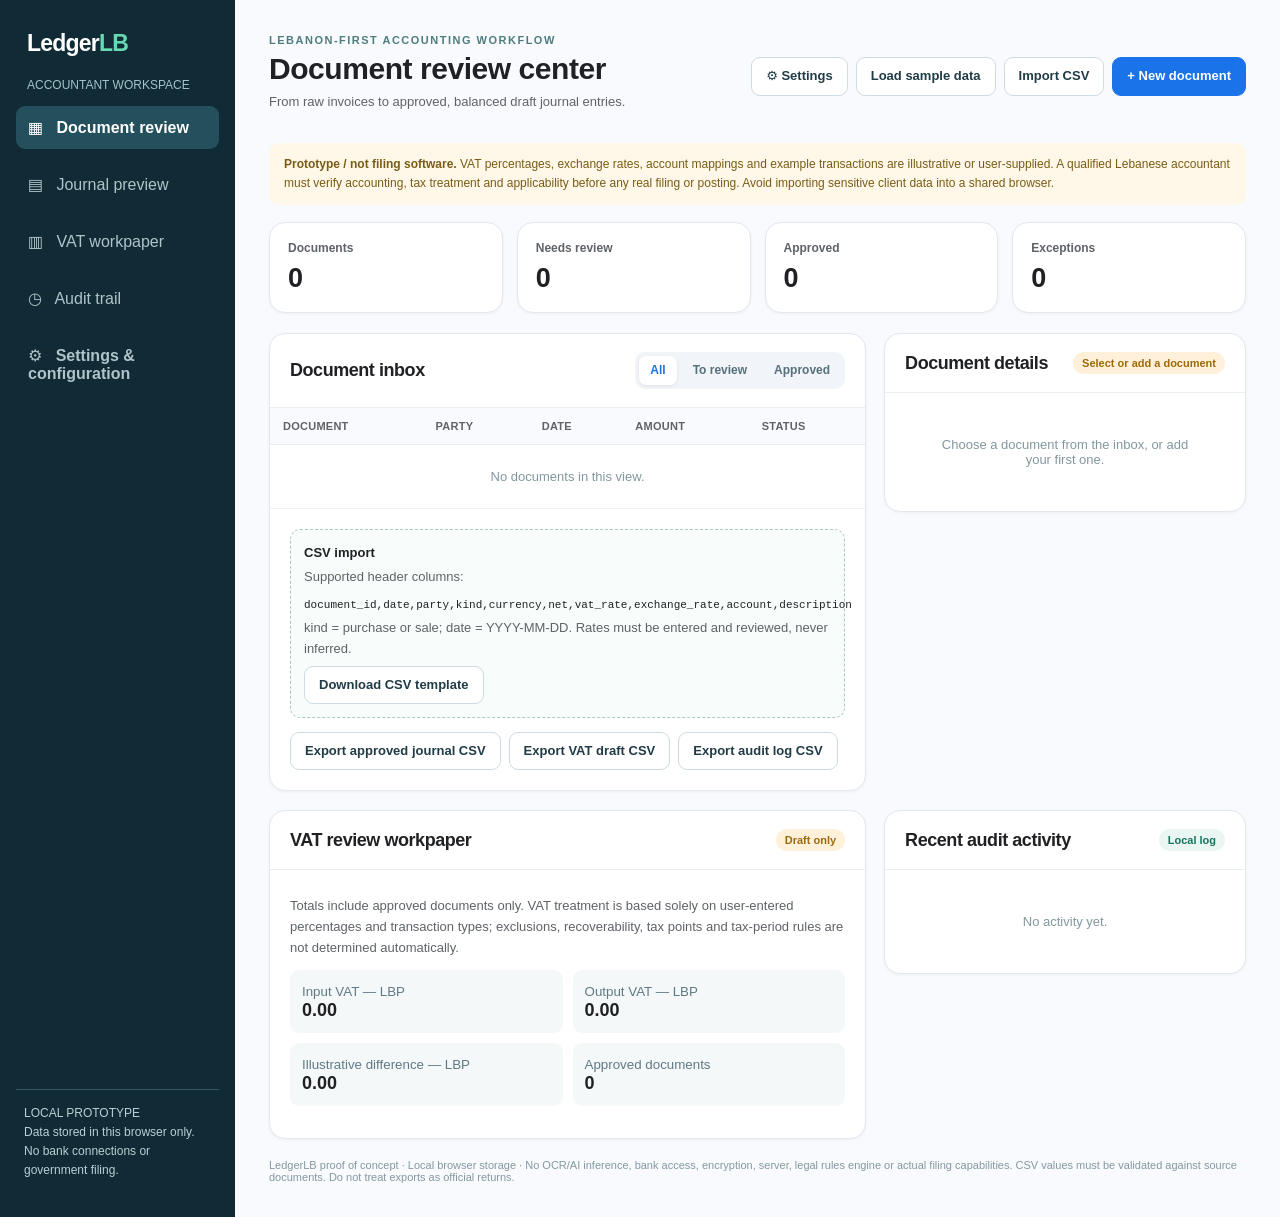
==== commit 2d7bc633: "Align accountant workspace with simplified Google-style buttons, forms, cards and headings" ====
--- a/ledgerlb.html
+++ b/ledgerlb.html
@@ -1,5 +1,5 @@
 <!DOCTYPE html>
-<html lang="en"><head><meta charset="utf-8"><meta name="viewport" content="width=device-width,initial-scale=1"><title>LedgerLB — Accountant Workspace & Settings</title>
+<html lang="en"><head><meta charset="utf-8"><meta name="viewport" content="width=device-width,initial-scale=1"><title>LedgerLB — Accountant Workspace & Settings</title><script>if(window.parent!==window||new URLSearchParams(location.search).has('embedded'))document.documentElement.classList.add('ledger-embed');</script>
 <style>
 :root{font-family:Inter,ui-sans-serif,system-ui,-apple-system,Segoe UI,sans-serif;color:#182b36;background:#f3f6f7}*{box-sizing:border-box}body{margin:0}button,input,select,textarea{font:inherit}button{cursor:pointer}button:disabled{opacity:.4;cursor:not-allowed}.shell{display:flex;min-height:100vh}.side{background:#102b35;color:white;width:235px;padding:23px 16px;display:flex;flex-direction:column;gap:14px;flex-shrink:0}.brand{font-size:23px;font-weight:800;letter-spacing:-.8px;padding:7px 11px}.brand span{color:#66d8b2}.small{font-size:12px;color:#78919a}.side .small{color:#a5c1c9}.nav{padding:12px;border-radius:9px;color:#afc4c9}.nav.active{background:#23505c;color:white;font-weight:650}.side-bottom{margin-top:auto;border-top:1px solid #36545d;padding:14px 8px;color:#b7d0d5;font-size:12px;line-height:1.6}.main{flex:1;min-width:0;padding:34px;max-width:1450px;margin:auto;width:100%}.top{display:flex;align-items:center;justify-content:space-between;gap:15px;flex-wrap:wrap;margin-bottom:24px}.eyebrow{text-transform:uppercase;letter-spacing:1.5px;font-size:11px;font-weight:800;color:#4e7d80}h1{font-size:30px;letter-spacing:-1.1px;margin:6px 0 5px}h2{font-size:18px;letter-spacing:-.4px;margin:0}p{margin:6px 0;color:#66808b;font-size:13px;line-height:1.6}.btn{border:1px solid #cddce0;background:white;color:#213c47;border-radius:9px;padding:10px 14px;font-weight:650;font-size:13px}.btn.primary{background:#16846b;border-color:#16846b;color:white}.btn.danger{color:#a63131}.btn:hover:not(:disabled){filter:brightness(.96)}.actions{display:flex;gap:8px;flex-wrap:wrap}.stats{display:grid;grid-template-columns:repeat(4,minmax(0,1fr));gap:14px;margin-bottom:20px}.stat,.panel{background:white;border:1px solid #e0e9ec;border-radius:13px;box-shadow:0 2px 9px #1c374008}.stat{padding:18px}.stat b{display:block;font-size:27px;margin-top:8px;letter-spacing:-1px}.stat .small{font-weight:650}.stack{display:grid;grid-template-columns:minmax(0,1.65fr) minmax(310px,1fr);gap:18px;align-items:start}.panel{overflow:hidden}.panel-head{padding:18px 20px;border-bottom:1px solid #e9eff1;display:flex;justify-content:space-between;align-items:center;gap:8px}.panel-body{padding:20px}.pill{font-size:11px;font-weight:750;padding:5px 9px;border-radius:20px;background:#e9f6f1;color:#15745e;white-space:nowrap}.pill.warn{background:#fff1d9;color:#9d6909}.pill.bad{background:#ffeded;color:#b63838}.tabs{display:flex;gap:5px;background:#eff4f5;padding:4px;border-radius:10px}.tabs button{background:none;border:0;padding:7px 11px;border-radius:7px;font-size:12px;color:#56717c}.tabs button.selected{background:white;color:#1d4955;font-weight:700;box-shadow:0 1px 3px #aaa4}.scroll{overflow-x:auto}table{border-collapse:collapse;width:100%;font-size:12px}th,td{text-align:left;padding:12px 13px;border-bottom:1px solid #eef2f3}th{color:#67828a;font-size:11px;text-transform:uppercase;letter-spacing:.4px;background:#f9fbfb}tr.selected{background:#edf8f4}tr:hover{background:#f6faf9}td button.link{border:0;color:#087b66;font-weight:700;background:none;padding:0}.empty{color:#82979e;padding:24px;text-align:center;font-size:13px}.field{display:flex;flex-direction:column;gap:5px;min-width:0}.field label{font-size:11px;color:#54707a;font-weight:750}.field input,.field select,.field textarea{width:100%;border:1px solid #d6e2e5;background:#fff;color:#18343e;border-radius:8px;padding:9px 10px;outline:none;font-size:13px}.field input:focus,.field select:focus{border-color:#159374;box-shadow:0 0 0 3px #15937418}.formgrid{display:grid;grid-template-columns:repeat(2,minmax(0,1fr));gap:12px}.full{grid-column:1/-1}.line{border-top:1px solid #e9eff1;margin:17px 0}.detail-top{display:flex;gap:7px;flex-wrap:wrap;align-items:center;justify-content:space-between}.note{font-size:12px;line-height:1.6;color:#5b737d;background:#f2f7f8;padding:10px 12px;border-radius:8px}.note.critical{background:#fff0eb;color:#9b483a}.journal{background:#f6f9fa;border-radius:10px;padding:12px;margin-top:14px}.journal .r{display:flex;justify-content:space-between;font-size:12px;padding:6px 0;border-bottom:1px solid #e8eff1;gap:8px}.journal .r:last-child{border:0}.journal .r b{font-variant-numeric:tabular-nums}.journal .r.total{font-weight:750}.section{margin-top:19px}.notice{background:#fff7e7;color:#795c17;padding:12px 15px;border-radius:10px;font-size:12px;margin-bottom:17px;line-height:1.6}.report{display:grid;grid-template-columns:1fr 1fr;gap:10px;margin:12px 0}.report>div{background:#f5f8f8;padding:12px;border-radius:9px}.report b{display:block;font-size:18px}.report small{color:#607986}.muted{color:#728b95}.hidden{display:none!important}.settingsGrid{display:grid;grid-template-columns:repeat(2,minmax(0,1fr));gap:16px}.settingsGrid .fullspan{grid-column:1/-1}.nav-button{border:0;text-align:left;font:inherit;cursor:pointer;width:100%;background:none}.nav-button:hover{background:#23505c}.dark-theme{background:#0c1721;color:#e8f0f2}.dark-theme .panel,.dark-theme .stat{background:#162936;border-color:#35505c}.dark-theme th,.dark-theme .journal,.dark-theme .report>div{background:#223845;color:#d8e5e8}.dark-theme .field input,.dark-theme .field select,.dark-theme .field textarea{background:#122632;color:white;border-color:#42606a}.dark-theme p,.dark-theme .small{color:#a9bec5}.footer{margin-top:20px;color:#8498a0;font-size:11px}.validation{display:flex;gap:7px;align-items:center;margin-top:7px;color:#a54131;font-size:12px}.success{color:#16846b}#file{display:none}.importBox{border:1px dashed #abc8c8;padding:13px;border-radius:10px;background:#f8fcfb;margin-bottom:14px}.importBox code{font-size:11px;white-space:normal}.audit-entry{border-left:2px solid #c0d5d6;padding:6px 0 12px 12px;font-size:12px}.audit-entry span{color:#7d959a}button:focus-visible{outline:3px solid #5bbaa5;outline-offset:2px}@media(max-width:1080px){.stack{grid-template-columns:1fr}.stats{grid-template-columns:repeat(2,1fr)}}@media(max-width:720px){.settingsGrid{grid-template-columns:1fr}.settingsGrid .fullspan{grid-column:auto}.shell{display:block}.side{width:100%;padding:12px 18px;display:block}.side .nav,.side-bottom{display:none}.brand{padding:0}.main{padding:18px}.stats{grid-template-columns:repeat(2,1fr);gap:8px}.stat{padding:12px}.stat b{font-size:21px}.formgrid{grid-template-columns:1fr 1fr}.panel-head{padding:13px}.panel-body{padding:14px}h1{font-size:24px}}
 /* When embedded, the parent owns global navigation. */
@@ -8,7 +8,61 @@
 body.ledger-embedded .main{max-width:none!important;margin:0!important;padding:24px!important}
 body.ledger-embedded{background:#f7f8fc!important}
 @media(max-width:720px){body.ledger-embedded .main{padding:14px!important}}
-</style><link rel="stylesheet" href="design-system.css">
+
+/* Unified embedded accounting surfaces */
+html.ledger-embed,html.ledger-embed body,html.ledger-embed .shell{background:#f8fafd!important;color:#202124!important}
+html.ledger-embed .top h1,html.ledger-embed h2{color:#202124!important;font-weight:800!important}
+html.ledger-embed .eyebrow{color:#1a73e8!important}
+html.ledger-embed .stat,html.ledger-embed .panel{background:#fff!important;border:1px solid #e3e8ef!important;border-radius:18px!important;box-shadow:none!important}
+html.ledger-embed .stat b{color:#202124!important}
+html.ledger-embed .btn{border:1px solid #dadce0!important;background:#fff!important;color:#3c4043!important;border-radius:22px!important;padding:10px 16px!important;box-shadow:none!important}
+html.ledger-embed .btn.primary{background:#1a73e8!important;color:#fff!important;border-color:#1a73e8!important}
+html.ledger-embed .tabs{background:#f1f3f4!important}
+html.ledger-embed .tabs button.selected{color:#174ea6!important}
+html.ledger-embed .pill{color:#174ea6!important;background:#e8f0fe!important}
+html.ledger-embed .notice{background:#fff8e7!important;border-color:#f6e9ca!important}
+html.ledger-embed .panel-head{border-bottom-color:#e8eaed!important}
+html.ledger-embed .field input,html.ledger-embed .field select,html.ledger-embed .field textarea{min-height:42px!important;border:1px solid #dadce0!important;border-radius:10px!important}
+html.ledger-embed .journal,html.ledger-embed .report>div{background:#f8fafd!important}
+html.ledger-embed .importBox{background:#fafbff!important;border-color:#dce2ef!important}
+</style><link rel="stylesheet" href="design-system.css"><style id="embedded-ledger-theme">
+/* Native LEDGERLB embedded accounting layout — parent controls navigation */
+html.ledger-embed,html.ledger-embed body{background:#f7f8fc!important;color:#202a40!important;font-family:Inter,ui-sans-serif,system-ui,sans-serif!important}
+html.ledger-embed body .shell{display:block!important;width:100%!important;min-height:100vh!important;background:#f7f8fc!important}
+html.ledger-embed body .shell>.side{display:none!important;visibility:hidden!important;width:0!important}
+html.ledger-embed body .shell>.main{display:block!important;max-width:none!important;width:100%!important;margin:0!important;padding:26px 30px 42px!important}
+html.ledger-embed .top{background:transparent!important;gap:16px!important;margin-bottom:21px!important}
+html.ledger-embed .top h1{font-size:25px!important;font-weight:800!important;letter-spacing:-.7px!important;color:#232e43!important}
+html.ledger-embed .eyebrow{color:#6358db!important;letter-spacing:1.1px!important;font-size:10px!important;font-weight:800!important}
+html.ledger-embed p{color:#8390a2!important}
+html.ledger-embed .btn{background:white;border:1px solid #e1e5ed;color:#4c5870;border-radius:10px;min-height:39px;box-shadow:0 1px 3px #14213c08}
+html.ledger-embed .btn.primary{background:#6257e9!important;border-color:#6257e9!important;color:#fff!important}
+html.ledger-embed .actions{gap:9px!important}
+html.ledger-embed .stats{gap:15px!important}
+html.ledger-embed .stat,html.ledger-embed .panel{border:1px solid #e8ebf2!important;border-radius:15px!important;background:#fff!important;box-shadow:0 4px 18px #172c5908!important}
+html.ledger-embed .stat{padding:19px!important}
+html.ledger-embed .stat b{font-size:29px!important;color:#26304a!important}
+html.ledger-embed .small{color:#8b97a7!important}
+html.ledger-embed .panel-head{padding:17px 19px!important;border-bottom:1px solid #ebedf3!important}
+html.ledger-embed h2{font-size:15px!important;color:#25314b!important}
+html.ledger-embed .tabs{background:#f5f6fb!important;border-radius:9px}
+html.ledger-embed .tabs button.selected{color:#594fe0!important;background:#fff!important}
+html.ledger-embed .notice{background:#fffaf0!important;color:#8c713d!important;border:1px solid #f4ead4!important;border-radius:11px}
+html.ledger-embed .field label{font-size:11px!important;color:#717d93!important}
+html.ledger-embed .field input,html.ledger-embed .field select,html.ledger-embed .field textarea{min-height:41px!important;border-radius:9px!important}
+html.ledger-embed th{background:#f8f9fc!important;color:#778297!important}
+html.ledger-embed .journal,html.ledger-embed .report>div{background:#f7f8fc!important}
+html.ledger-embed .note{background:#f4f6fb;color:#68768a}
+html.ledger-embed .note.critical{background:#fff0ea;color:#944c39}
+html.ledger-embed .importBox{background:#fafaff;border-color:#dadcf4}
+html.ledger-embed .pill{background:#eeedff;color:#5e55ca}
+html.ledger-embed .pill.warn{background:#fff3dc;color:#986c1b}
+html.ledger-embed .pill.bad{background:#fff0ed;color:#ae3d36}
+html.ledger-embed .stack{grid-template-columns:minmax(0,1.55fr) minmax(340px,1fr)}
+html.ledger-embed .footer{color:#9aa4b3}
+@media(max-width:1050px){html.ledger-embed .stack{grid-template-columns:1fr}}
+@media(max-width:720px){html.ledger-embed body .shell>.main{padding:14px!important}html.ledger-embed .top h1{font-size:21px!important}html.ledger-embed .stats{grid-template-columns:repeat(2,minmax(0,1fr))}}
+</style>
 </head><body>
 <div class="shell"><aside class="side"><div class="brand">Ledger<span>LB</span></div><div class="small" style="padding:0 11px">ACCOUNTANT WORKSPACE</div><div class="nav active">▦ &nbsp; Document review</div><div class="nav">▤ &nbsp; Journal preview</div><div class="nav">▥ &nbsp; VAT workpaper</div><div class="nav">◷ &nbsp; Audit trail</div><button class="nav nav-button" id="openSettings" type="button">⚙ &nbsp; Settings & configuration</button><div class="side-bottom">LOCAL PROTOTYPE<br>Data stored in this browser only.<br>No bank connections or government filing.</div></aside>
 <main class="main"><div class="top"><div><div class="eyebrow">Lebanon-first accounting workflow</div><h1>Document review center</h1><p>From raw invoices to approved, balanced draft journal entries.</p></div><div class="actions"><button class="btn" id="settingsTop">⚙ Settings</button><button class="btn" id="sample">Load sample data</button><button class="btn" id="csvBtn">Import CSV</button><input type="file" id="file" accept=".csv,text/csv"><button class="btn primary" id="add">+ New document</button></div></div>
--- a/design-system.css
+++ b/design-system.css
@@ -21,3 +21,25 @@
 .dark-mode thead th{background:#283346!important;color:#c2ccda!important}
 .dark-mode tbody tr:hover{background:#303a4c}
 @media(max-width:768px){table{font-size:11px}input,select,textarea{font-size:14px!important}}
+
+
+/* LEDGERLB workspace UI v3 — approachable, content-first, Google Workspace-inspired */
+:root{--ui-bg:#f8fafd;--ui-card:#fff;--ui-text:#202124;--ui-muted:#5f6368;--ui-border:#e3e7ee;--ui-primary:#1a73e8;--ui-primary-hover:#1558b0;--ui-radius:16px;--ui-shadow:0 1px 3px rgba(60,64,67,.09)}
+html{color-scheme:light}
+body{background:var(--ui-bg)!important;color:var(--ui-text)!important;font-family:Arial,Roboto,'Google Sans',ui-sans-serif,system-ui,sans-serif!important;letter-spacing:0!important}
+h1,h2,h3,h4{color:#202124!important;letter-spacing:-.45px!important;font-weight:750!important}
+p,.small,.muted{color:#5f6368}
+.card,.panel,.box-card,.stat{border:1px solid #e3e7ee!important;border-radius:16px!important;box-shadow:0 1px 3px rgba(60,64,67,.06)!important;background:#fff!important}
+button{font-weight:650!important;line-height:1.25}
+button:focus-visible,input:focus-visible,select:focus-visible,textarea:focus-visible{outline:3px solid #a9c7fd!important;outline-offset:2px!important}
+button:disabled{opacity:.5!important}
+input:not([type=checkbox]):not([type=radio]):not([type=hidden]):not([type=file]),select,textarea{border:1px solid #dadce0!important;border-radius:9px!important;min-height:42px!important;background:#fff!important;color:#202124!important;padding:9px 12px!important}
+input:focus,select:focus,textarea:focus{border-color:#1a73e8!important;box-shadow:0 0 0 2px #1a73e817!important}
+label{font-size:12px!important;color:#3c4043!important;font-weight:650!important}
+table{background:#fff}thead th{background:#f8fafd!important;color:#5f6368!important;border-color:#e8eaed!important;font-size:11px!important}tbody tr:hover{background:#f7faff!important}tbody td{border-color:#eef0f3!important}
+button.bg-indigo-600,button.bg-purple-600,button.bg-blue-600,.btn.primary,.primary{background:#1a73e8!important;color:#fff!important;border-color:#1a73e8!important}
+.btn.primary:hover,.primary:hover{background:#1558b0!important}
+.tabs,.tab-list{background:#f1f4f9!important}.tabs button.selected{color:#1a73e8!important;font-weight:750!important}
+.pill{border-radius:999px!important}
+.dark-mode{--ui-bg:#161a22;--ui-card:#242a35;--ui-text:#eef2f7;--ui-muted:#a8b4c4;--ui-border:#3b4454}
+@media(max-width:700px){.formgrid,.grid-cols-2{gap:10px}table th,table td{padding:10px!important}}
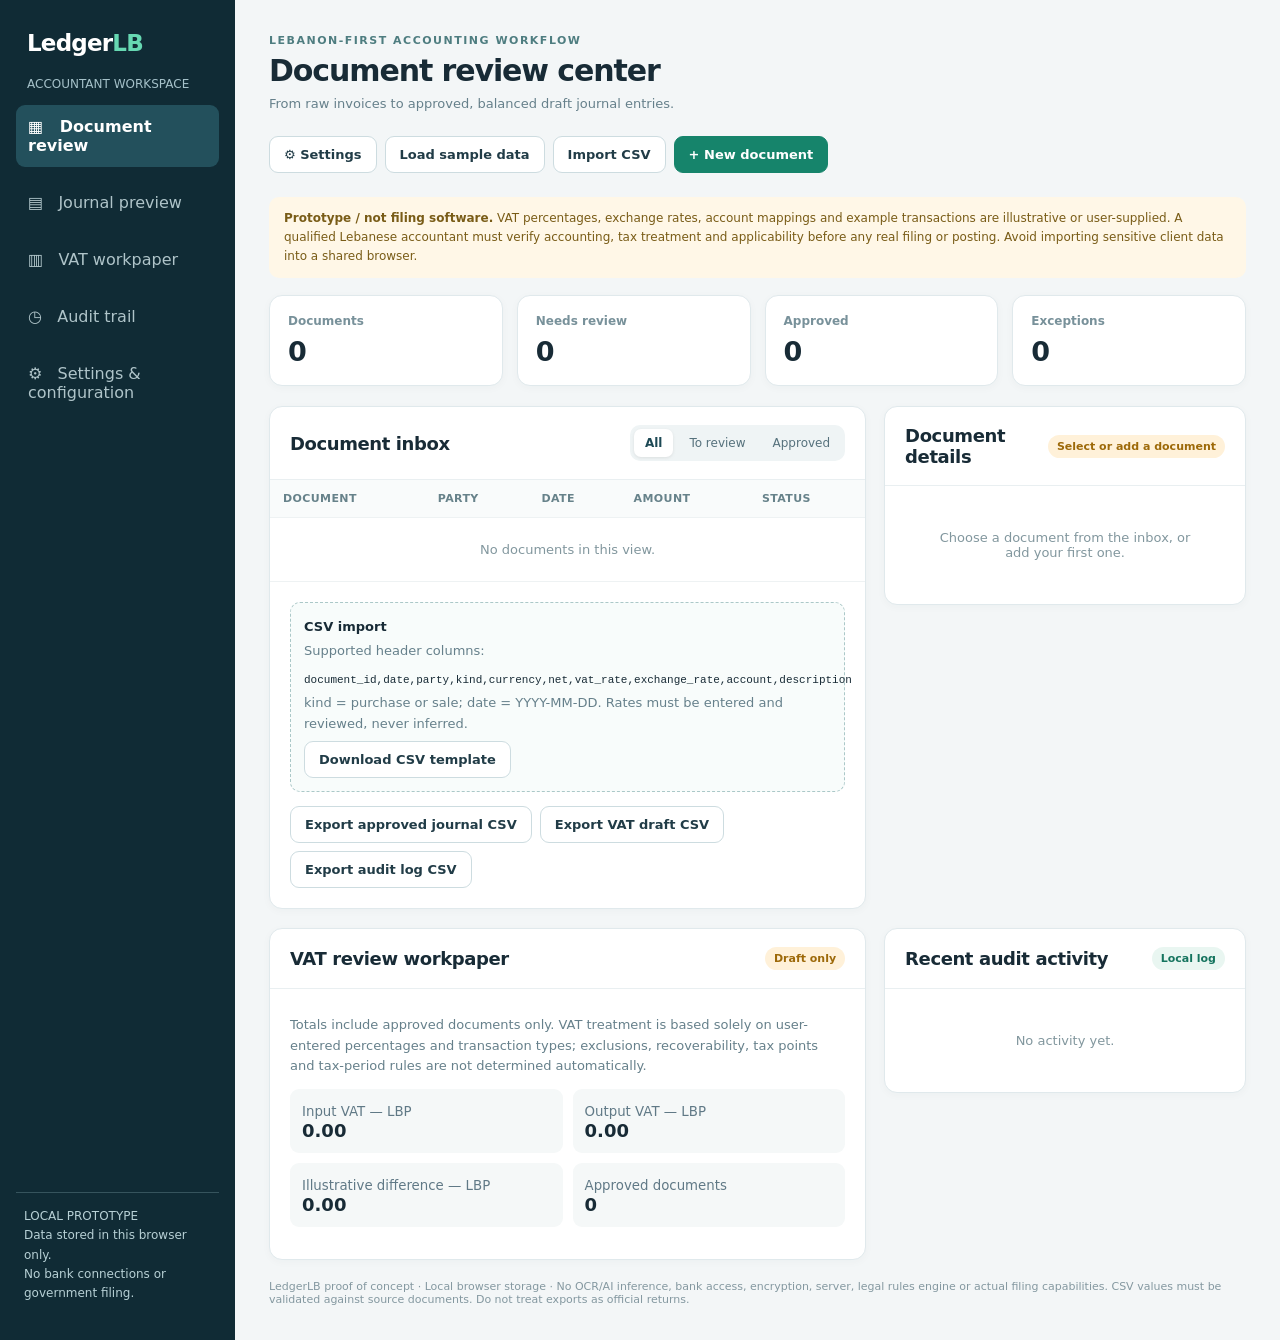
==== commit 43a5257b: "style: align accounting embed with unified blue UI tokens and control rhythm" ====
--- a/ledgerlb.html
+++ b/ledgerlb.html
@@ -27,41 +27,51 @@
 html.ledger-embed .importBox{background:#fafbff!important;border-color:#dce2ef!important}
 </style><link rel="stylesheet" href="design-system.css"><style id="embedded-ledger-theme">
 /* Native LEDGERLB embedded accounting layout — parent controls navigation */
-html.ledger-embed,html.ledger-embed body{background:#f7f8fc!important;color:#202a40!important;font-family:Inter,ui-sans-serif,system-ui,sans-serif!important}
-html.ledger-embed body .shell{display:block!important;width:100%!important;min-height:100vh!important;background:#f7f8fc!important}
+html.ledger-embed,html.ledger-embed body{background:#f5f7fb!important;color:#202a40!important;font-family:Inter,ui-sans-serif,system-ui,sans-serif!important}
+html.ledger-embed body .shell{display:block!important;width:100%!important;min-height:100vh!important;background:#f5f7fb!important}
 html.ledger-embed body .shell>.side{display:none!important;visibility:hidden!important;width:0!important}
 html.ledger-embed body .shell>.main{display:block!important;max-width:none!important;width:100%!important;margin:0!important;padding:26px 30px 42px!important}
 html.ledger-embed .top{background:transparent!important;gap:16px!important;margin-bottom:21px!important}
-html.ledger-embed .top h1{font-size:25px!important;font-weight:800!important;letter-spacing:-.7px!important;color:#232e43!important}
-html.ledger-embed .eyebrow{color:#6358db!important;letter-spacing:1.1px!important;font-size:10px!important;font-weight:800!important}
-html.ledger-embed p{color:#8390a2!important}
+html.ledger-embed .top h1{font-size:25px!important;font-weight:800!important;letter-spacing:-.7px!important;color:#172033!important}
+html.ledger-embed .eyebrow{color:#2563eb!important;letter-spacing:1.1px!important;font-size:10px!important;font-weight:800!important}
+html.ledger-embed p{color:#64748b!important}
 html.ledger-embed .btn{background:white;border:1px solid #e1e5ed;color:#4c5870;border-radius:10px;min-height:39px;box-shadow:0 1px 3px #14213c08}
-html.ledger-embed .btn.primary{background:#6257e9!important;border-color:#6257e9!important;color:#fff!important}
+html.ledger-embed .btn.primary{background:#2563eb!important;border-color:#2563eb!important;color:#fff!important}
 html.ledger-embed .actions{gap:9px!important}
 html.ledger-embed .stats{gap:15px!important}
-html.ledger-embed .stat,html.ledger-embed .panel{border:1px solid #e8ebf2!important;border-radius:15px!important;background:#fff!important;box-shadow:0 4px 18px #172c5908!important}
+html.ledger-embed .stat,html.ledger-embed .panel{border:1px solid #e2e8f0!important;border-radius:15px!important;background:#fff!important;box-shadow:0 4px 18px #172c5908!important}
 html.ledger-embed .stat{padding:19px!important}
-html.ledger-embed .stat b{font-size:29px!important;color:#26304a!important}
-html.ledger-embed .small{color:#8b97a7!important}
+html.ledger-embed .stat b{font-size:29px!important;color:#172033!important}
+html.ledger-embed .small{color:#64748b!important}
 html.ledger-embed .panel-head{padding:17px 19px!important;border-bottom:1px solid #ebedf3!important}
-html.ledger-embed h2{font-size:15px!important;color:#25314b!important}
+html.ledger-embed h2{font-size:15px!important;color:#172033!important}
 html.ledger-embed .tabs{background:#f5f6fb!important;border-radius:9px}
-html.ledger-embed .tabs button.selected{color:#594fe0!important;background:#fff!important}
+html.ledger-embed .tabs button.selected{color:#1d4ed8!important;background:#fff!important}
 html.ledger-embed .notice{background:#fffaf0!important;color:#8c713d!important;border:1px solid #f4ead4!important;border-radius:11px}
-html.ledger-embed .field label{font-size:11px!important;color:#717d93!important}
+html.ledger-embed .field label{font-size:11px!important;color:#475569!important}
 html.ledger-embed .field input,html.ledger-embed .field select,html.ledger-embed .field textarea{min-height:41px!important;border-radius:9px!important}
-html.ledger-embed th{background:#f8f9fc!important;color:#778297!important}
-html.ledger-embed .journal,html.ledger-embed .report>div{background:#f7f8fc!important}
+html.ledger-embed th{background:#f8f9fc!important;color:#64748b!important}
+html.ledger-embed .journal,html.ledger-embed .report>div{background:#f5f7fb!important}
 html.ledger-embed .note{background:#f4f6fb;color:#68768a}
 html.ledger-embed .note.critical{background:#fff0ea;color:#944c39}
 html.ledger-embed .importBox{background:#fafaff;border-color:#dadcf4}
-html.ledger-embed .pill{background:#eeedff;color:#5e55ca}
+html.ledger-embed .pill{background:#eaf1ff;color:#1d4ed8}
 html.ledger-embed .pill.warn{background:#fff3dc;color:#986c1b}
 html.ledger-embed .pill.bad{background:#fff0ed;color:#ae3d36}
 html.ledger-embed .stack{grid-template-columns:minmax(0,1.55fr) minmax(340px,1fr)}
 html.ledger-embed .footer{color:#9aa4b3}
 @media(max-width:1050px){html.ledger-embed .stack{grid-template-columns:1fr}}
 @media(max-width:720px){html.ledger-embed body .shell>.main{padding:14px!important}html.ledger-embed .top h1{font-size:21px!important}html.ledger-embed .stats{grid-template-columns:repeat(2,minmax(0,1fr))}}
+
+/* Shared module rhythm and controls */
+html.ledger-embed .btn{min-height:42px!important;padding:10px 15px!important;font-weight:650!important;border-radius:10px!important}
+html.ledger-embed .btn:focus-visible,html.ledger-embed .field input:focus-visible,html.ledger-embed .field select:focus-visible{outline:3px solid #93c5fd!important;outline-offset:2px!important}
+html.ledger-embed .panel,html.ledger-embed .stat{box-shadow:0 1px 3px #0f172a0d!important}
+html.ledger-embed .panel-body{padding:20px!important}
+html.ledger-embed .field input,html.ledger-embed .field select,html.ledger-embed .field textarea{font-size:13px!important;border-color:#cbd5e1!important}
+html.ledger-embed tr:hover{background:#f8fbff!important}
+html.ledger-embed td button.link{color:#2563eb!important}
+@media(max-width:600px){html.ledger-embed .panel-body{padding:14px!important}html.ledger-embed .panel-head{padding:14px!important}html.ledger-embed .stats{gap:10px!important}html.ledger-embed .stat{padding:14px!important}}
 </style>
 </head><body>
 <div class="shell"><aside class="side"><div class="brand">Ledger<span>LB</span></div><div class="small" style="padding:0 11px">ACCOUNTANT WORKSPACE</div><div class="nav active">▦ &nbsp; Document review</div><div class="nav">▤ &nbsp; Journal preview</div><div class="nav">▥ &nbsp; VAT workpaper</div><div class="nav">◷ &nbsp; Audit trail</div><button class="nav nav-button" id="openSettings" type="button">⚙ &nbsp; Settings & configuration</button><div class="side-bottom">LOCAL PROTOTYPE<br>Data stored in this browser only.<br>No bank connections or government filing.</div></aside>
--- a/design-system.css
+++ b/design-system.css
@@ -1,45 +1,31 @@
-/* LEDGERLB shared design system v1: common tokens, field and action semantics */
-:root{--ui-bg:#f7f8fc;--ui-card:#fff;--ui-text:#202a40;--ui-muted:#818da2;--ui-border:#e5eaf2;--ui-primary:#6257e9;--ui-primary-hover:#5045d4;--ui-radius:13px;--ui-shadow:0 3px 18px rgba(29,42,80,.055);font-family:Inter,ui-sans-serif,system-ui,sans-serif}
-body{font-family:Inter,ui-sans-serif,system-ui,sans-serif!important;background:var(--ui-bg)!important;color:var(--ui-text)!important}
-button,input,select,textarea{font-family:inherit!important}
-button{transition:background-color .15s,border-color .15s,box-shadow .15s;cursor:pointer}
-button:focus-visible,input:focus-visible,select:focus-visible,textarea:focus-visible{outline:3px solid #b6b0fc!important;outline-offset:2px}
-button:disabled{opacity:.55;cursor:not-allowed}
-input:not([type=checkbox]):not([type=radio]):not([type=hidden]):not([type=file]),select,textarea{border:1px solid #dfe5ed!important;background:#fff!important;color:#27344b!important;border-radius:10px!important;min-height:39px;max-width:100%;box-shadow:none!important}
-input::placeholder,textarea::placeholder{color:#9da7b6!important}
-label{color:#68758a;font-weight:650;line-height:1.5}
-table{border-collapse:collapse;width:100%}
-thead th{background:#f7f8fc!important;color:#69768a!important;font-size:11px!important;font-weight:750!important;letter-spacing:.25px;border-bottom:1px solid #e5eaf1}
-tbody td{border-bottom:1px solid #edf0f5;font-size:12px}
-tbody tr:hover{background:#fafaff}
-.card,.panel,.box-card{background:var(--ui-card)!important;border:1px solid var(--ui-border)!important;border-radius:var(--ui-radius)!important;box-shadow:var(--ui-shadow)!important}
-h1,h2,h3,h4{color:var(--ui-text);letter-spacing:-.45px;font-family:inherit;font-weight:780}
-button.bg-indigo-600,button.bg-purple-600,button.bg-blue-600,.btn.primary,.primary{background:var(--ui-primary)!important;border-color:var(--ui-primary)!important;color:#fff!important}
-button.bg-indigo-600:hover,button.bg-purple-600:hover,button.bg-blue-600:hover,.btn.primary:hover{background:var(--ui-primary-hover)!important}
-.dark-mode{--ui-bg:#131a2a;--ui-card:#222b3e;--ui-text:#f0f3fa;--ui-muted:#a7b1c2;--ui-border:#3a4559}
-.dark-mode input:not([type=checkbox]):not([type=radio]):not([type=hidden]):not([type=file]),.dark-mode select,.dark-mode textarea{background:#263248!important;color:#f1f5ff!important;border-color:#46516a!important}
-.dark-mode thead th{background:#283346!important;color:#c2ccda!important}
-.dark-mode tbody tr:hover{background:#303a4c}
-@media(max-width:768px){table{font-size:11px}input,select,textarea{font-size:14px!important}}
-
-
-/* LEDGERLB workspace UI v3 — approachable, content-first, Google Workspace-inspired */
-:root{--ui-bg:#f8fafd;--ui-card:#fff;--ui-text:#202124;--ui-muted:#5f6368;--ui-border:#e3e7ee;--ui-primary:#1a73e8;--ui-primary-hover:#1558b0;--ui-radius:16px;--ui-shadow:0 1px 3px rgba(60,64,67,.09)}
-html{color-scheme:light}
-body{background:var(--ui-bg)!important;color:var(--ui-text)!important;font-family:Arial,Roboto,'Google Sans',ui-sans-serif,system-ui,sans-serif!important;letter-spacing:0!important}
-h1,h2,h3,h4{color:#202124!important;letter-spacing:-.45px!important;font-weight:750!important}
-p,.small,.muted{color:#5f6368}
-.card,.panel,.box-card,.stat{border:1px solid #e3e7ee!important;border-radius:16px!important;box-shadow:0 1px 3px rgba(60,64,67,.06)!important;background:#fff!important}
-button{font-weight:650!important;line-height:1.25}
-button:focus-visible,input:focus-visible,select:focus-visible,textarea:focus-visible{outline:3px solid #a9c7fd!important;outline-offset:2px!important}
-button:disabled{opacity:.5!important}
-input:not([type=checkbox]):not([type=radio]):not([type=hidden]):not([type=file]),select,textarea{border:1px solid #dadce0!important;border-radius:9px!important;min-height:42px!important;background:#fff!important;color:#202124!important;padding:9px 12px!important}
-input:focus,select:focus,textarea:focus{border-color:#1a73e8!important;box-shadow:0 0 0 2px #1a73e817!important}
-label{font-size:12px!important;color:#3c4043!important;font-weight:650!important}
-table{background:#fff}thead th{background:#f8fafd!important;color:#5f6368!important;border-color:#e8eaed!important;font-size:11px!important}tbody tr:hover{background:#f7faff!important}tbody td{border-color:#eef0f3!important}
-button.bg-indigo-600,button.bg-purple-600,button.bg-blue-600,.btn.primary,.primary{background:#1a73e8!important;color:#fff!important;border-color:#1a73e8!important}
-.btn.primary:hover,.primary:hover{background:#1558b0!important}
-.tabs,.tab-list{background:#f1f4f9!important}.tabs button.selected{color:#1a73e8!important;font-weight:750!important}
-.pill{border-radius:999px!important}
-.dark-mode{--ui-bg:#161a22;--ui-card:#242a35;--ui-text:#eef2f7;--ui-muted:#a8b4c4;--ui-border:#3b4454}
-@media(max-width:700px){.formgrid,.grid-cols-2{gap:10px}table th,table td{padding:10px!important}}
+/* LedgerLB shared design tokens and neutral base controls.
+   Module layouts live in workspace-polish.css, operations-unified.css,
+   and the accounting embed theme. Avoid global !important overrides. */
+:root{
+  --ui-bg:#f5f7fb;
+  --ui-card:#ffffff;
+  --ui-text:#172033;
+  --ui-muted:#64748b;
+  --ui-border:#e2e8f0;
+  --ui-primary:#2563eb;
+  --ui-primary-hover:#1d4ed8;
+  --ui-radius:14px;
+  --ui-shadow:0 1px 3px rgba(15,23,42,.06);
+  --ui-focus:#93c5fd;
+  color-scheme:light;
+}
+:where(button,input,select,textarea){font:inherit}
+:where(button,input,select,textarea,summary,a):focus-visible{
+  outline:3px solid var(--ui-focus);
+  outline-offset:2px;
+}
+:where(button:disabled){cursor:not-allowed;opacity:.55}
+:where(input:not([type=checkbox]):not([type=radio]):not([type=hidden]):not([type=file]),select,textarea){
+  color:var(--ui-text);
+  border-color:var(--ui-border);
+}
+:where(table){border-collapse:collapse}
+:where(th){text-align:start}
+@media(prefers-reduced-motion:reduce){
+  :where(html){scroll-behavior:auto}
+}
